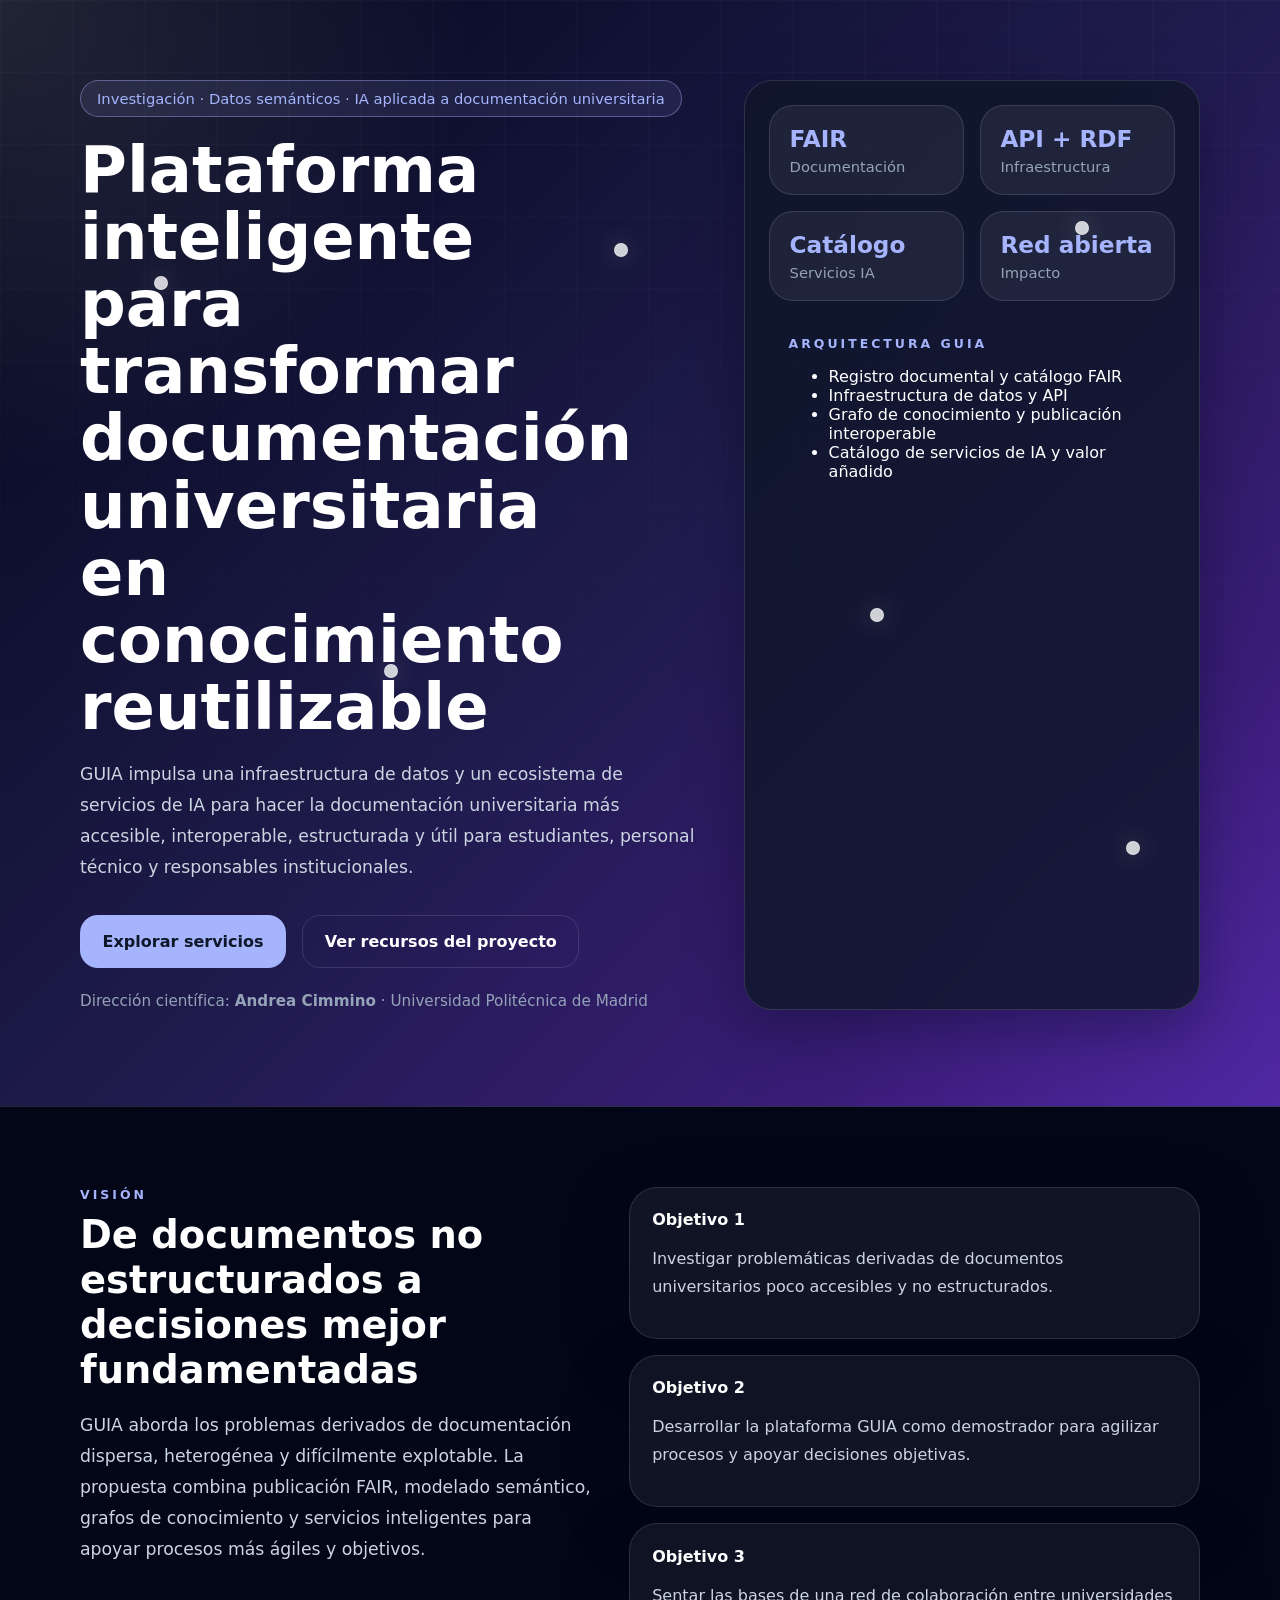
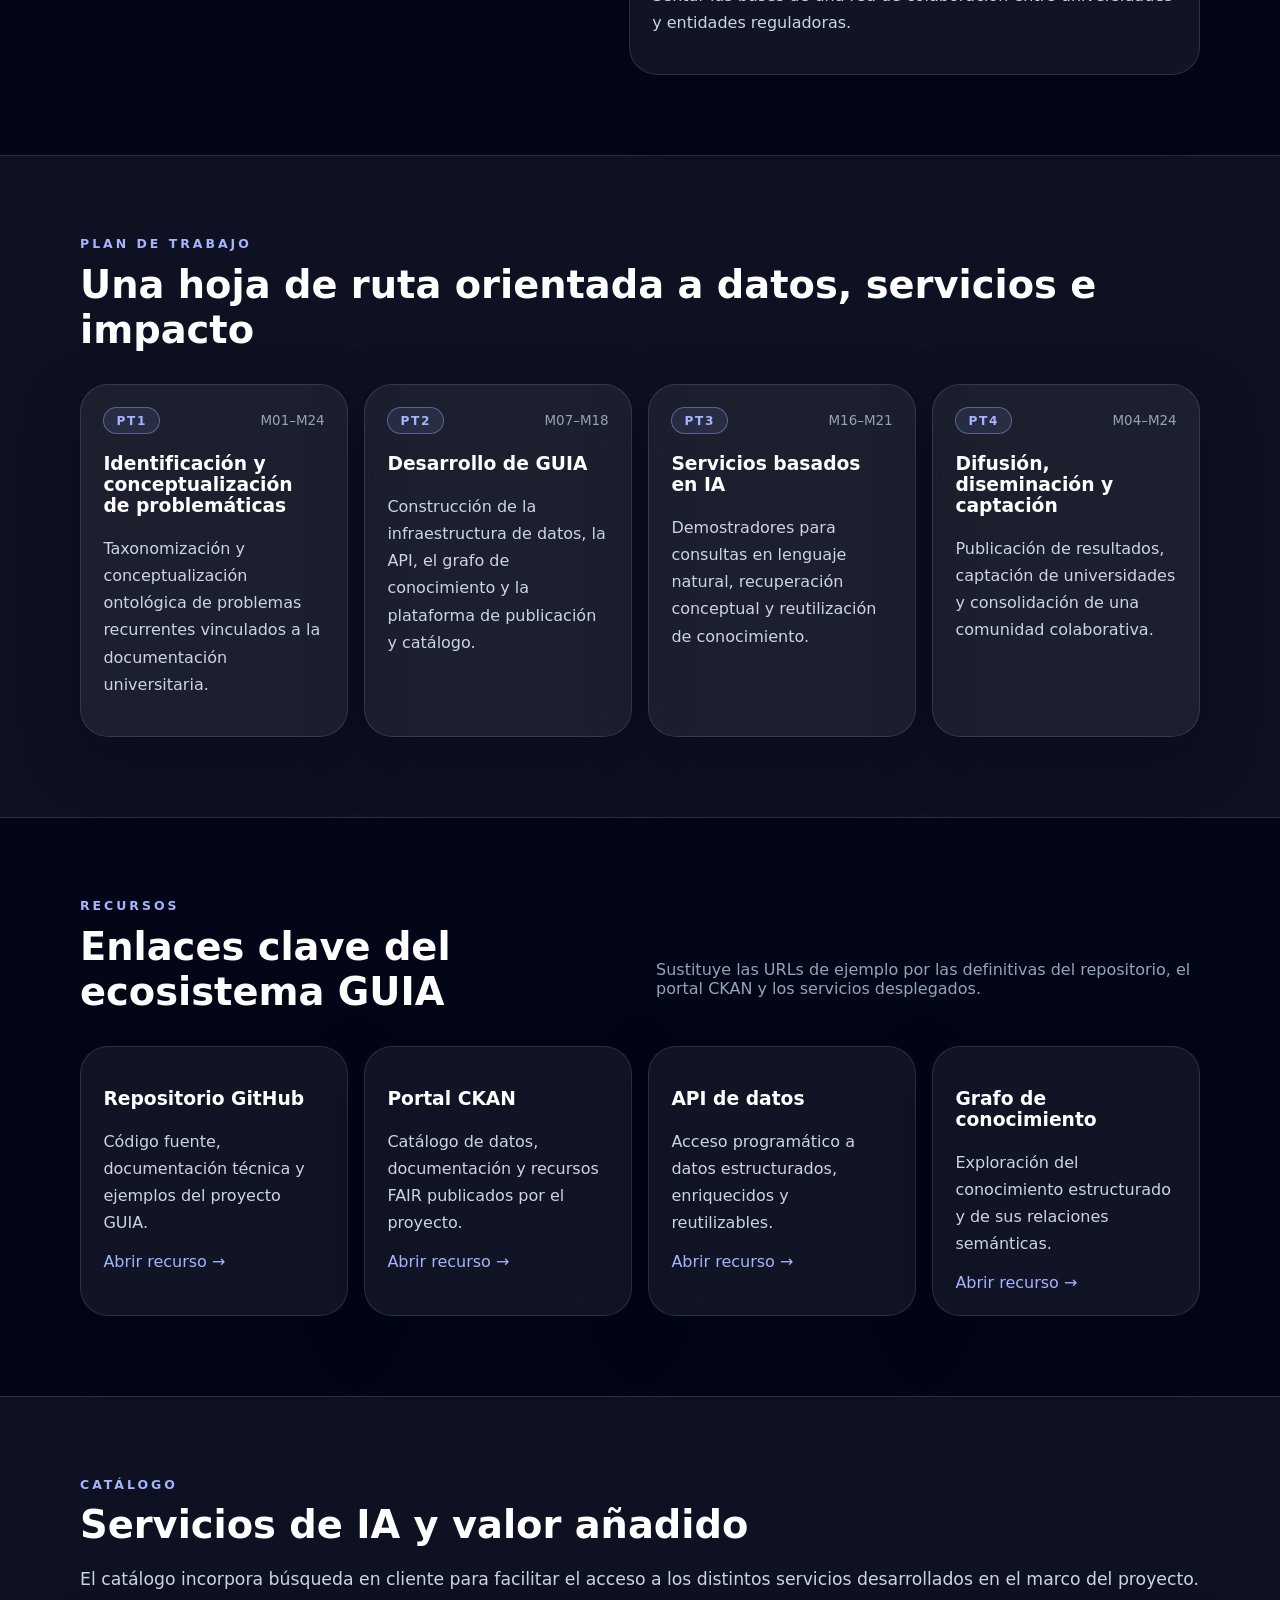
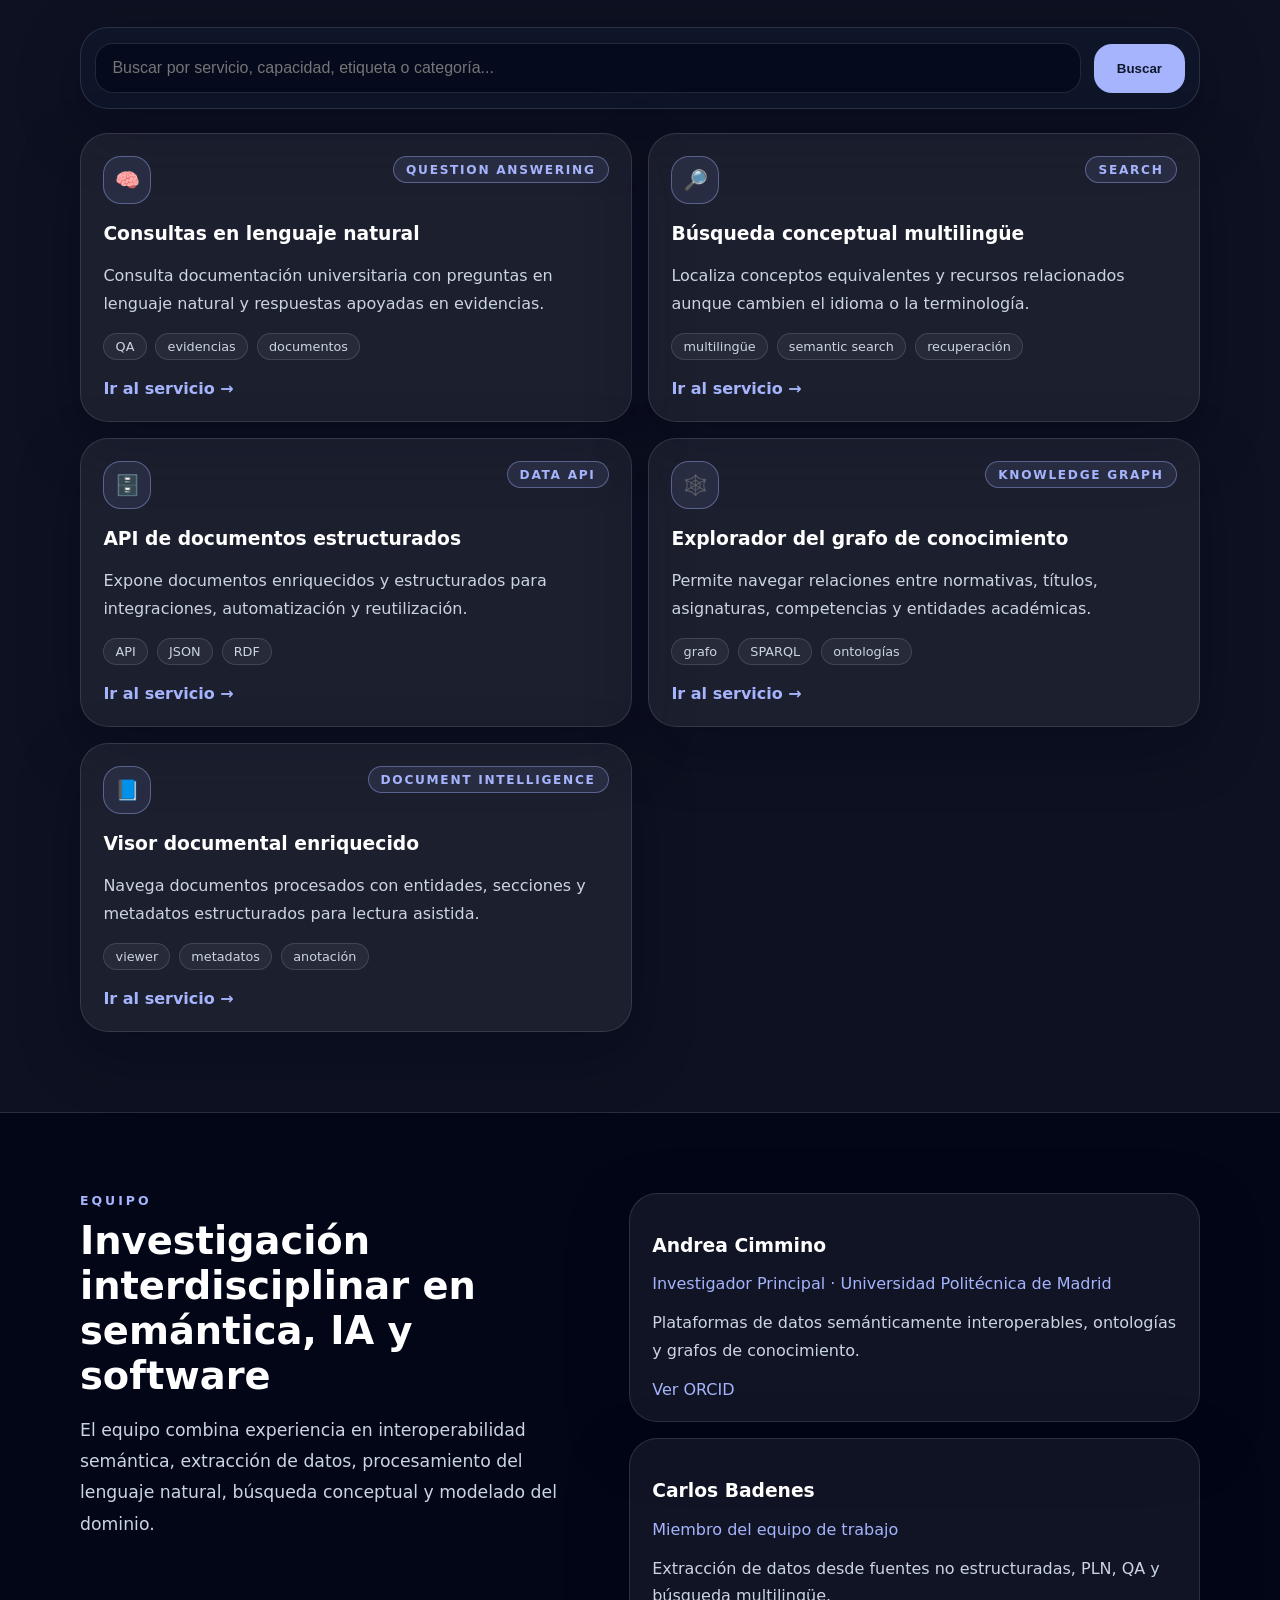
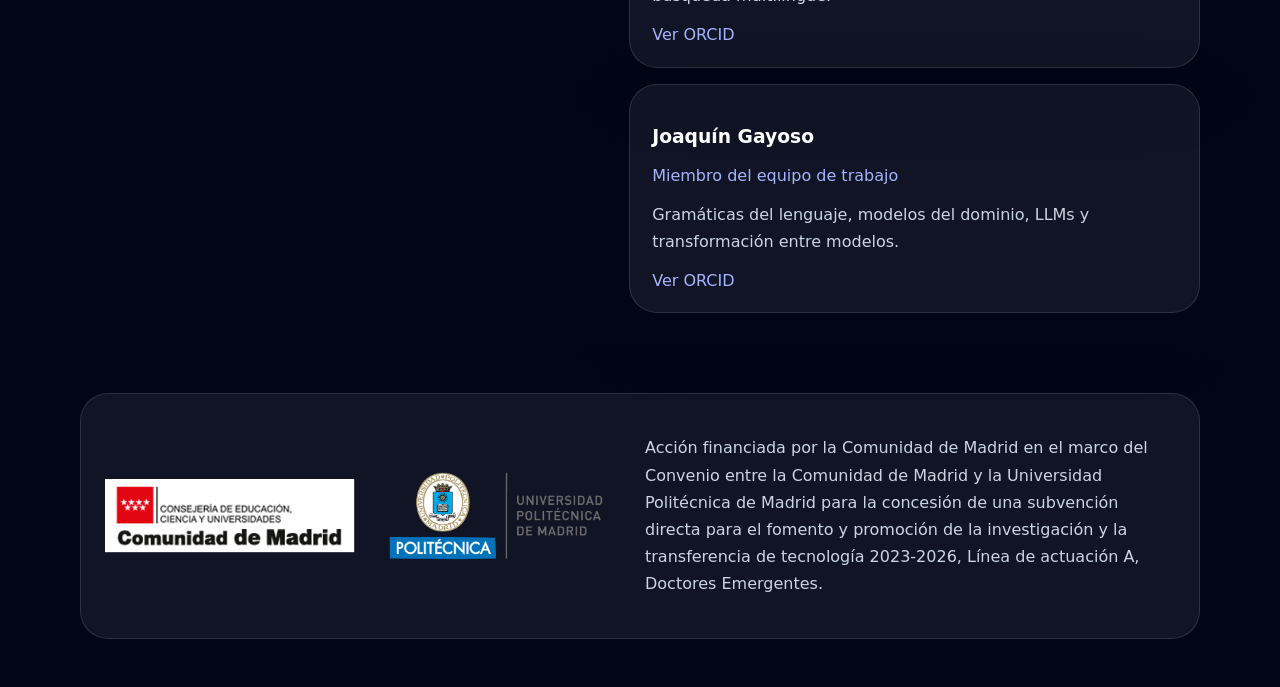
==== index.html @ 435f76b3 "Update index.html" ====
<!doctype html>
<html lang="es">
  <head>
    <meta charset="UTF-8" />
    <meta name="viewport" content="width=device-width, initial-scale=1.0" />
    <title>GUIA · Proyecto de investigación</title>
    <meta name="description" content="Landing page del proyecto GUIA: datos semánticos, documentación universitaria e inteligencia artificial." />
    <link rel="icon" href="assets/logo_guia.svg" type="image/svg+xml" />
    <link rel="stylesheet" href="styles.css" />
  </head>
  <body data-theme="dark">
    <!--
    <header class="topbar">
      <div class="container topbar-inner">
        <div class="brand">
          <img src="assets/logo_guia.svg" alt="Logo GUIA" class="brand-logo" />
          <div>
            <div class="eyebrow">Proyecto GUIA</div>
            <div class="brand-subtitle">Universidad Politécnica de Madrid</div>
          </div>
        </div>
        <div class="topbar-actions">
          <img src="assets/logo_upm.svg" alt="Logo UPM" class="inst-logo inst-logo-upm" />
          <img src="assets/logo_madrid.png" alt="Logo Comunidad de Madrid" class="inst-logo inst-logo-madrid" />
          <button id="themeToggle" class="theme-toggle" aria-label="Cambiar tema">☀️</button>
        </div>
      </div>
    </header>
    -->
    <section class="hero">
      <div class="hero-grid"></div>
      <div class="container hero-content">
        <div class="hero-copy">
          <div class="pill">Investigación · Datos semánticos · IA aplicada a documentación universitaria</div>
          <h1>Plataforma inteligente para transformar documentación universitaria en conocimiento reutilizable</h1>
          <p>
            GUIA impulsa una infraestructura de datos y un ecosistema de servicios de IA para hacer la documentación universitaria más accesible, interoperable, estructurada y útil para estudiantes, personal técnico y responsables institucionales.
          </p>
          <div class="hero-actions">
            <a class="btn btn-primary" href="#catalogo">Explorar servicios</a>
            <a class="btn btn-secondary" href="#recursos">Ver recursos del proyecto</a>
          </div>
          <div class="hero-note">Dirección científica: <strong>Andrea Cimmino</strong> · Universidad Politécnica de Madrid</div>
        </div>
        <div class="hero-panel card">
          <div class="metric-grid">
            <div class="metric"><strong>FAIR</strong><span>Documentación</span></div>
            <div class="metric"><strong>API + RDF</strong><span>Infraestructura</span></div>
            <div class="metric"><strong>Catálogo</strong><span>Servicios IA</span></div>
            <div class="metric"><strong>Red abierta</strong><span>Impacto</span></div>
          </div>
          <div class="architecture card-inner">
            <div class="section-tag">Arquitectura GUIA</div>
            <ul>
              <li>Registro documental y catálogo FAIR</li>
              <li>Infraestructura de datos y API</li>
              <li>Grafo de conocimiento y publicación interoperable</li>
              <li>Catálogo de servicios de IA y valor añadido</li>
            </ul>
          </div>
        </div>
      </div>
      <div class="nodes" aria-hidden="true">
        <span style="left:12%;top:25%"></span>
        <span style="left:30%;top:60%"></span>
        <span style="left:48%;top:22%"></span>
        <span style="left:68%;top:55%"></span>
        <span style="left:84%;top:20%"></span>
        <span style="left:88%;top:76%"></span>
      </div>
    </section>

    <main>
      <section class="section">
        <div class="container two-col">
          <div>
            <div class="section-tag">Visión</div>
            <h2>De documentos no estructurados a decisiones mejor fundamentadas</h2>
            <p class="lead">
              GUIA aborda los problemas derivados de documentación dispersa, heterogénea y difícilmente explotable. La propuesta combina publicación FAIR, modelado semántico, grafos de conocimiento y servicios inteligentes para apoyar procesos más ágiles y objetivos.
            </p>
          </div>
          <div class="stack">
            <article class="card small-card"><strong>Objetivo 1</strong><p>Investigar problemáticas derivadas de documentos universitarios poco accesibles y no estructurados.</p></article>
            <article class="card small-card"><strong>Objetivo 2</strong><p>Desarrollar la plataforma GUIA como demostrador para agilizar procesos y apoyar decisiones objetivas.</p></article>
            <article class="card small-card"><strong>Objetivo 3</strong><p>Sentar las bases de una red de colaboración entre universidades y entidades reguladoras.</p></article>
          </div>
        </div>
      </section>

      <section class="section section-alt">
        <div class="container">
          <div class="section-tag">Plan de trabajo</div>
          <h2>Una hoja de ruta orientada a datos, servicios e impacto</h2>
          <div class="wp-grid">
            <article class="card wp-card"><div class="wp-head"><span class="wp-pill">PT1</span><span>M01–M24</span></div><h3>Identificación y conceptualización de problemáticas</h3><p>Taxonomización y conceptualización ontológica de problemas recurrentes vinculados a la documentación universitaria.</p></article>
            <article class="card wp-card"><div class="wp-head"><span class="wp-pill">PT2</span><span>M07–M18</span></div><h3>Desarrollo de GUIA</h3><p>Construcción de la infraestructura de datos, la API, el grafo de conocimiento y la plataforma de publicación y catálogo.</p></article>
            <article class="card wp-card"><div class="wp-head"><span class="wp-pill">PT3</span><span>M16–M21</span></div><h3>Servicios basados en IA</h3><p>Demostradores para consultas en lenguaje natural, recuperación conceptual y reutilización de conocimiento.</p></article>
            <article class="card wp-card"><div class="wp-head"><span class="wp-pill">PT4</span><span>M04–M24</span></div><h3>Difusión, diseminación y captación</h3><p>Publicación de resultados, captación de universidades y consolidación de una comunidad colaborativa.</p></article>
          </div>
        </div>
      </section>

      <section class="section" id="recursos">
        <div class="container">
          <div class="section-head">
            <div>
              <div class="section-tag">Recursos</div>
              <h2>Enlaces clave del ecosistema GUIA</h2>
            </div>
            <p class="section-note">Sustituye las URLs de ejemplo por las definitivas del repositorio, el portal CKAN y los servicios desplegados.</p>
          </div>
          <div class="resource-grid">
            <a class="card resource-card" href="https://github.com/REEMPLAZAR/guia" target="_blank" rel="noreferrer"><h3>Repositorio GitHub</h3><p>Código fuente, documentación técnica y ejemplos del proyecto GUIA.</p><span>Abrir recurso →</span></a>
            <a class="card resource-card" href="https://ckan.example.org" target="_blank" rel="noreferrer"><h3>Portal CKAN</h3><p>Catálogo de datos, documentación y recursos FAIR publicados por el proyecto.</p><span>Abrir recurso →</span></a>
            <a class="card resource-card" href="https://api.example.org" target="_blank" rel="noreferrer"><h3>API de datos</h3><p>Acceso programático a datos estructurados, enriquecidos y reutilizables.</p><span>Abrir recurso →</span></a>
            <a class="card resource-card" href="https://kg.example.org" target="_blank" rel="noreferrer"><h3>Grafo de conocimiento</h3><p>Exploración del conocimiento estructurado y de sus relaciones semánticas.</p><span>Abrir recurso →</span></a>
          </div>
        </div>
      </section>

      <section class="section section-alt" id="catalogo">
        <div class="container">
          <div class="section-tag">Catálogo</div>
          <h2>Servicios de IA y valor añadido</h2>
          <p class="lead small">El catálogo incorpora búsqueda en cliente para facilitar el acceso a los distintos servicios desarrollados en el marco del proyecto.</p>
          <div class="search-bar card">
            <input id="serviceSearch" type="search" placeholder="Buscar por servicio, capacidad, etiqueta o categoría..." />
            <button class="btn btn-primary">Buscar</button>
          </div>
          <div class="service-grid" id="serviceGrid">
            <a class="card service-card" data-search="consultas lenguaje natural question answering qa evidencias documentos" href="https://services.example.org/qa" target="_blank" rel="noreferrer"><div class="service-top"><span class="icon">🧠</span><span class="category">Question Answering</span></div><h3>Consultas en lenguaje natural</h3><p>Consulta documentación universitaria con preguntas en lenguaje natural y respuestas apoyadas en evidencias.</p><div class="tags"><span>QA</span><span>evidencias</span><span>documentos</span></div><strong>Ir al servicio →</strong></a>
            <a class="card service-card" data-search="busqueda conceptual multilingue search semantic search recuperacion" href="https://services.example.org/search" target="_blank" rel="noreferrer"><div class="service-top"><span class="icon">🔎</span><span class="category">Search</span></div><h3>Búsqueda conceptual multilingüe</h3><p>Localiza conceptos equivalentes y recursos relacionados aunque cambien el idioma o la terminología.</p><div class="tags"><span>multilingüe</span><span>semantic search</span><span>recuperación</span></div><strong>Ir al servicio →</strong></a>
            <a class="card service-card" data-search="api documentos estructurados data api json rdf" href="https://services.example.org/api" target="_blank" rel="noreferrer"><div class="service-top"><span class="icon">🗄️</span><span class="category">Data API</span></div><h3>API de documentos estructurados</h3><p>Expone documentos enriquecidos y estructurados para integraciones, automatización y reutilización.</p><div class="tags"><span>API</span><span>JSON</span><span>RDF</span></div><strong>Ir al servicio →</strong></a>
            <a class="card service-card" data-search="explorador grafo conocimiento knowledge graph sparql ontologias" href="https://services.example.org/kg" target="_blank" rel="noreferrer"><div class="service-top"><span class="icon">🕸️</span><span class="category">Knowledge Graph</span></div><h3>Explorador del grafo de conocimiento</h3><p>Permite navegar relaciones entre normativas, títulos, asignaturas, competencias y entidades académicas.</p><div class="tags"><span>grafo</span><span>SPARQL</span><span>ontologías</span></div><strong>Ir al servicio →</strong></a>
            <a class="card service-card" data-search="visor documental enriquecido document intelligence viewer metadatos anotacion" href="https://services.example.org/viewer" target="_blank" rel="noreferrer"><div class="service-top"><span class="icon">📘</span><span class="category">Document Intelligence</span></div><h3>Visor documental enriquecido</h3><p>Navega documentos procesados con entidades, secciones y metadatos estructurados para lectura asistida.</p><div class="tags"><span>viewer</span><span>metadatos</span><span>anotación</span></div><strong>Ir al servicio →</strong></a>
          </div>
          <div id="emptyState" class="card empty-state" hidden>
            <h3>No hay servicios que coincidan con la búsqueda</h3>
            <p>Prueba con otra palabra clave o elimina filtros.</p>
          </div>
        </div>
      </section>

      <section class="section">
        <div class="container two-col">
          <div>
            <div class="section-tag">Equipo</div>
            <h2>Investigación interdisciplinar en semántica, IA y software</h2>
            <p class="lead">El equipo combina experiencia en interoperabilidad semántica, extracción de datos, procesamiento del lenguaje natural, búsqueda conceptual y modelado del dominio.</p>
          </div>
          <div class="stack">
            <article class="card small-card"><h3>Andrea Cimmino</h3><div class="person-role">Investigador Principal · Universidad Politécnica de Madrid</div><p>Plataformas de datos semánticamente interoperables, ontologías y grafos de conocimiento.</p><a href="https://orcid.org/0000-0002-1823-4484" target="_blank" rel="noreferrer">Ver ORCID</a></article>
            <article class="card small-card"><h3>Carlos Badenes</h3><div class="person-role">Miembro del equipo de trabajo</div><p>Extracción de datos desde fuentes no estructuradas, PLN, QA y búsqueda multilingüe.</p><a href="https://orcid.org/0000-0002-2753-9917" target="_blank" rel="noreferrer">Ver ORCID</a></article>
            <article class="card small-card"><h3>Joaquín Gayoso</h3><div class="person-role">Miembro del equipo de trabajo</div><p>Gramáticas del lenguaje, modelos del dominio, LLMs y transformación entre modelos.</p><a href="https://orcid.org/0000-0002-1304-469X" target="_blank" rel="noreferrer">Ver ORCID</a></article>
          </div>
        </div>
      </section>
    </main>

    <footer class="footer">
      <div class="container">
        <div class="card funding-box">
          <div class="funding-logos">
            <img src="assets/logo_madrid.png" alt="Comunidad de Madrid" width="250px" />
            <img src="assets/politecnica2.png" alt="UPM" width="250px" />
          </div>
          <p>
            Acción financiada por la Comunidad de Madrid en el marco del Convenio entre la Comunidad de Madrid y la Universidad Politécnica de Madrid para la concesión de una subvención directa para el fomento y promoción de la investigación y la transferencia de tecnología 2023-2026, Línea de actuación A, Doctores Emergentes.
          </p>
        </div>
      </div>
    </footer>

    <script src="script.js"></script>
  </body>
</html>
---- styles.css ----
:root {
  --bg: #020617;
  --bg-soft: rgba(15, 23, 42, 0.78);
  --surface: rgba(255, 255, 255, 0.06);
  --surface-strong: rgba(15, 23, 42, 0.82);
  --border: rgba(255, 255, 255, 0.12);
  --text: #ffffff;
  --muted: #cbd5e1;
  --subtle: #94a3b8;
  --accent: #a5b4fc;
  --accent-strong: #6366f1;
  --hero-a: #020617;
  --hero-b: #1e1b4b;
  --hero-c: #4c1d95;
  --shadow: 0 20px 60px rgba(2, 6, 23, 0.35);
}

body[data-theme="light"] {
  --bg: #f8fafc;
  --bg-soft: rgba(255, 255, 255, 0.9);
  --surface: #ffffff;
  --surface-strong: #ffffff;
  --border: #e2e8f0;
  --text: #0f172a;
  --muted: #334155;
  --subtle: #64748b;
  --accent: #4338ca;
  --accent-strong: #4338ca;
  --hero-a: #eef2ff;
  --hero-b: #f5f3ff;
  --hero-c: #faf5ff;
  --shadow: 0 18px 40px rgba(15, 23, 42, 0.08);
}

* { box-sizing: border-box; }
html { scroll-behavior: smooth; }
body {
  margin: 0;
  font-family: Inter, ui-sans-serif, system-ui, -apple-system, BlinkMacSystemFont, "Segoe UI", sans-serif;
  background: var(--bg);
  color: var(--text);
  transition: background .25s ease, color .25s ease;
}
a { color: inherit; text-decoration: none; }
img { display: block; max-width: 100%; }
.container { width: min(1120px, calc(100% - 2rem)); margin: 0 auto; }
.card {
  background: var(--surface);
  border: 1px solid var(--border);
  border-radius: 28px;
  box-shadow: var(--shadow);
}
.topbar {
  position: sticky; top: 0; z-index: 10;
  backdrop-filter: blur(18px);
  background: color-mix(in srgb, var(--bg) 78%, transparent);
  border-bottom: 1px solid var(--border);
}
.topbar-inner {
  display: flex; align-items: center; justify-content: space-between; gap: 1rem;
  padding: 1rem 0;
}
.brand { display: flex; align-items: center; gap: 1rem; }
.brand-logo { height: 52px; width: auto; border-radius: 14px; }
.eyebrow { font-size: .78rem; font-weight: 700; letter-spacing: .18em; text-transform: uppercase; opacity: .9; }
.brand-subtitle { font-size: .88rem; color: var(--subtle); }
.topbar-actions { display: flex; align-items: center; gap: .75rem; }
.inst-logo { height: 42px; width: auto; }
.inst-logo-madrid { background: rgba(255,255,255,.95); padding: .25rem; border-radius: 6px; }
.theme-toggle {
  height: 44px; width: 44px; border-radius: 14px; border: 1px solid var(--border); background: var(--surface); color: var(--text); cursor: pointer;
}
.hero {
  position: relative; overflow: hidden; border-bottom: 1px solid var(--border);
  background: linear-gradient(135deg, var(--hero-a), var(--hero-b), var(--hero-c));
}
.hero-grid {
  position: absolute; inset: 0;
  background:
    radial-gradient(circle at top left, rgba(255,255,255,.12), transparent 28%),
    radial-gradient(circle at bottom right, rgba(99,102,241,.15), transparent 26%);
}
.hero::before {
  content: ""; position: absolute; inset: 0; opacity: .38;
  background-image:
    linear-gradient(rgba(255,255,255,.08) 1px, transparent 1px),
    linear-gradient(90deg, rgba(255,255,255,.08) 1px, transparent 1px);
  background-size: 72px 72px;
  mask-image: linear-gradient(to bottom, rgba(0,0,0,.8), transparent);
}
.hero-content {
  position: relative; display: grid; gap: 3rem; grid-template-columns: 1.15fr .85fr; padding: 5rem 0 6rem;
}
.pill {
  display: inline-flex; margin-bottom: 1.25rem; padding: .55rem 1rem; border-radius: 999px; border: 1px solid color-mix(in srgb, var(--accent) 40%, transparent);
  background: color-mix(in srgb, var(--accent) 10%, transparent); color: var(--accent); font-size: .92rem;
}
.hero h1 { font-size: clamp(2.4rem, 5vw, 4.4rem); line-height: 1.05; margin: 0; max-width: 12ch; }
.hero p, .lead { color: var(--muted); font-size: 1.08rem; line-height: 1.8; }
.hero-actions { display: flex; flex-wrap: wrap; gap: 1rem; margin-top: 2rem; }
.btn {
  display: inline-flex; align-items: center; justify-content: center; padding: 1rem 1.35rem; border-radius: 18px; border: 1px solid transparent; font-weight: 600;
}
.btn-primary { background: var(--accent); color: #0f172a; }
body[data-theme="light"] .btn-primary { color: white; background: var(--accent-strong); }
.btn-secondary { border-color: var(--border); background: transparent; color: var(--text); }
.hero-note { margin-top: 1.5rem; color: var(--subtle); font-size: .95rem; }
.hero-panel { padding: 1.5rem; background: var(--surface-strong); }
.metric-grid { display: grid; grid-template-columns: repeat(2, 1fr); gap: 1rem; }
.metric {
  padding: 1.2rem; border-radius: 24px; background: var(--surface); border: 1px solid var(--border);
}
.metric strong { display: block; color: var(--accent); font-size: 1.45rem; }
.metric span { display: block; margin-top: .35rem; color: var(--subtle); font-size: .92rem; }
.card-inner { margin-top: 1rem; padding: 1.2rem; }
.section { padding: 5rem 0; }
.section-alt { background: color-mix(in srgb, var(--surface) 72%, transparent); border-top: 1px solid var(--border); border-bottom: 1px solid var(--border); }
.section-tag { color: var(--accent); text-transform: uppercase; letter-spacing: .24em; font-size: .78rem; font-weight: 700; }
.section h2 { font-size: clamp(2rem, 3vw, 3rem); margin: .65rem 0 0; }
.two-col { display: grid; grid-template-columns: .95fr 1.05fr; gap: 2rem; }
.stack { display: grid; gap: 1rem; }
.small-card { padding: 1.4rem; }
.small-card p, .wp-card p, .resource-card p, .service-card p, .funding-box p { color: var(--muted); line-height: 1.7; }
.wp-grid, .resource-grid { display: grid; gap: 1rem; margin-top: 2rem; }
.wp-grid { grid-template-columns: repeat(4, 1fr); }
.resource-grid { grid-template-columns: repeat(4, 1fr); }
.wp-card, .resource-card, .service-card { padding: 1.4rem; }
.wp-head { display: flex; justify-content: space-between; align-items: center; color: var(--subtle); font-size: .84rem; }
.wp-pill, .category {
  display: inline-flex; align-items: center; padding: .35rem .75rem; border-radius: 999px; border: 1px solid color-mix(in srgb, var(--accent) 40%, transparent);
  background: color-mix(in srgb, var(--accent) 10%, transparent); color: var(--accent); font-size: .76rem; font-weight: 700; text-transform: uppercase; letter-spacing: .14em;
}
.section-head { display: flex; justify-content: space-between; gap: 1rem; align-items: end; }
.section-note { max-width: 34rem; color: var(--subtle); }
.resource-card span, .service-card strong, .small-card a { color: var(--accent); }
.search-bar {
  margin-top: 2rem; padding: .9rem; display: flex; gap: .8rem; align-items: center; background: var(--surface-strong);
}
.search-bar input {
  flex: 1; min-width: 0; height: 3.15rem; border-radius: 18px; border: 1px solid var(--border); background: color-mix(in srgb, var(--bg) 70%, transparent);
  color: var(--text); padding: 0 1rem; font-size: 1rem;
}
.service-grid { display: grid; grid-template-columns: repeat(2, 1fr); gap: 1rem; margin-top: 1.5rem; }
.service-top { display: flex; justify-content: space-between; align-items: start; gap: 1rem; }
.icon {
  display: inline-flex; height: 3rem; width: 3rem; border-radius: 18px; align-items: center; justify-content: center;
  border: 1px solid color-mix(in srgb, var(--accent) 40%, transparent); background: color-mix(in srgb, var(--accent) 10%, transparent); font-size: 1.25rem;
}
.tags { display: flex; flex-wrap: wrap; gap: .55rem; margin: 1rem 0 1.2rem; }
.tags span {
  border: 1px solid var(--border); background: color-mix(in srgb, var(--surface) 92%, transparent); color: var(--muted);
  padding: .32rem .7rem; border-radius: 999px; font-size: .8rem;
}
.empty-state { margin-top: 1rem; padding: 2rem; text-align: center; }
.person-role { color: var(--accent); margin: .35rem 0 .7rem; }
.footer { padding: 0 0 3rem; }
.funding-box {
  display: flex; align-items: center; justify-content: space-between; gap: 1.5rem; padding: 1.5rem; background: var(--surface);
}
.funding-logos { display: flex; align-items: center; gap: 1rem; flex-shrink: 0; }
.nodes span {
  position: absolute; height: 14px; width: 14px; border-radius: 999px; background: rgba(255,255,255,.8); border: 1px solid rgba(255,255,255,.3);
  box-shadow: 0 0 26px rgba(255,255,255,.25); animation: pulse 3s infinite;
}
.nodes span:nth-child(2) { animation-delay: .3s; }
.nodes span:nth-child(3) { animation-delay: .7s; }
.nodes span:nth-child(4) { animation-delay: 1s; }
.nodes span:nth-child(5) { animation-delay: 1.3s; }
.nodes span:nth-child(6) { animation-delay: 1.6s; }
@keyframes pulse { 0%,100% { transform: scale(1); opacity: .6; } 50% { transform: scale(1.35); opacity: 1; } }

@media (max-width: 1024px) {
  .hero-content, .two-col, .wp-grid, .resource-grid, .service-grid { grid-template-columns: 1fr; }
}
@media (max-width: 760px) {
  .topbar-inner, .topbar-actions, .section-head, .funding-box, .hero-actions, .search-bar { flex-direction: column; align-items: stretch; }
  .brand { align-items: flex-start; }
  .topbar-actions { gap: .8rem; }
  .inst-logo { height: 36px; }
  .metric-grid { grid-template-columns: 1fr; }
  .section { padding: 4rem 0; }
  .hero-content { padding: 4rem 0 4.5rem; }
}
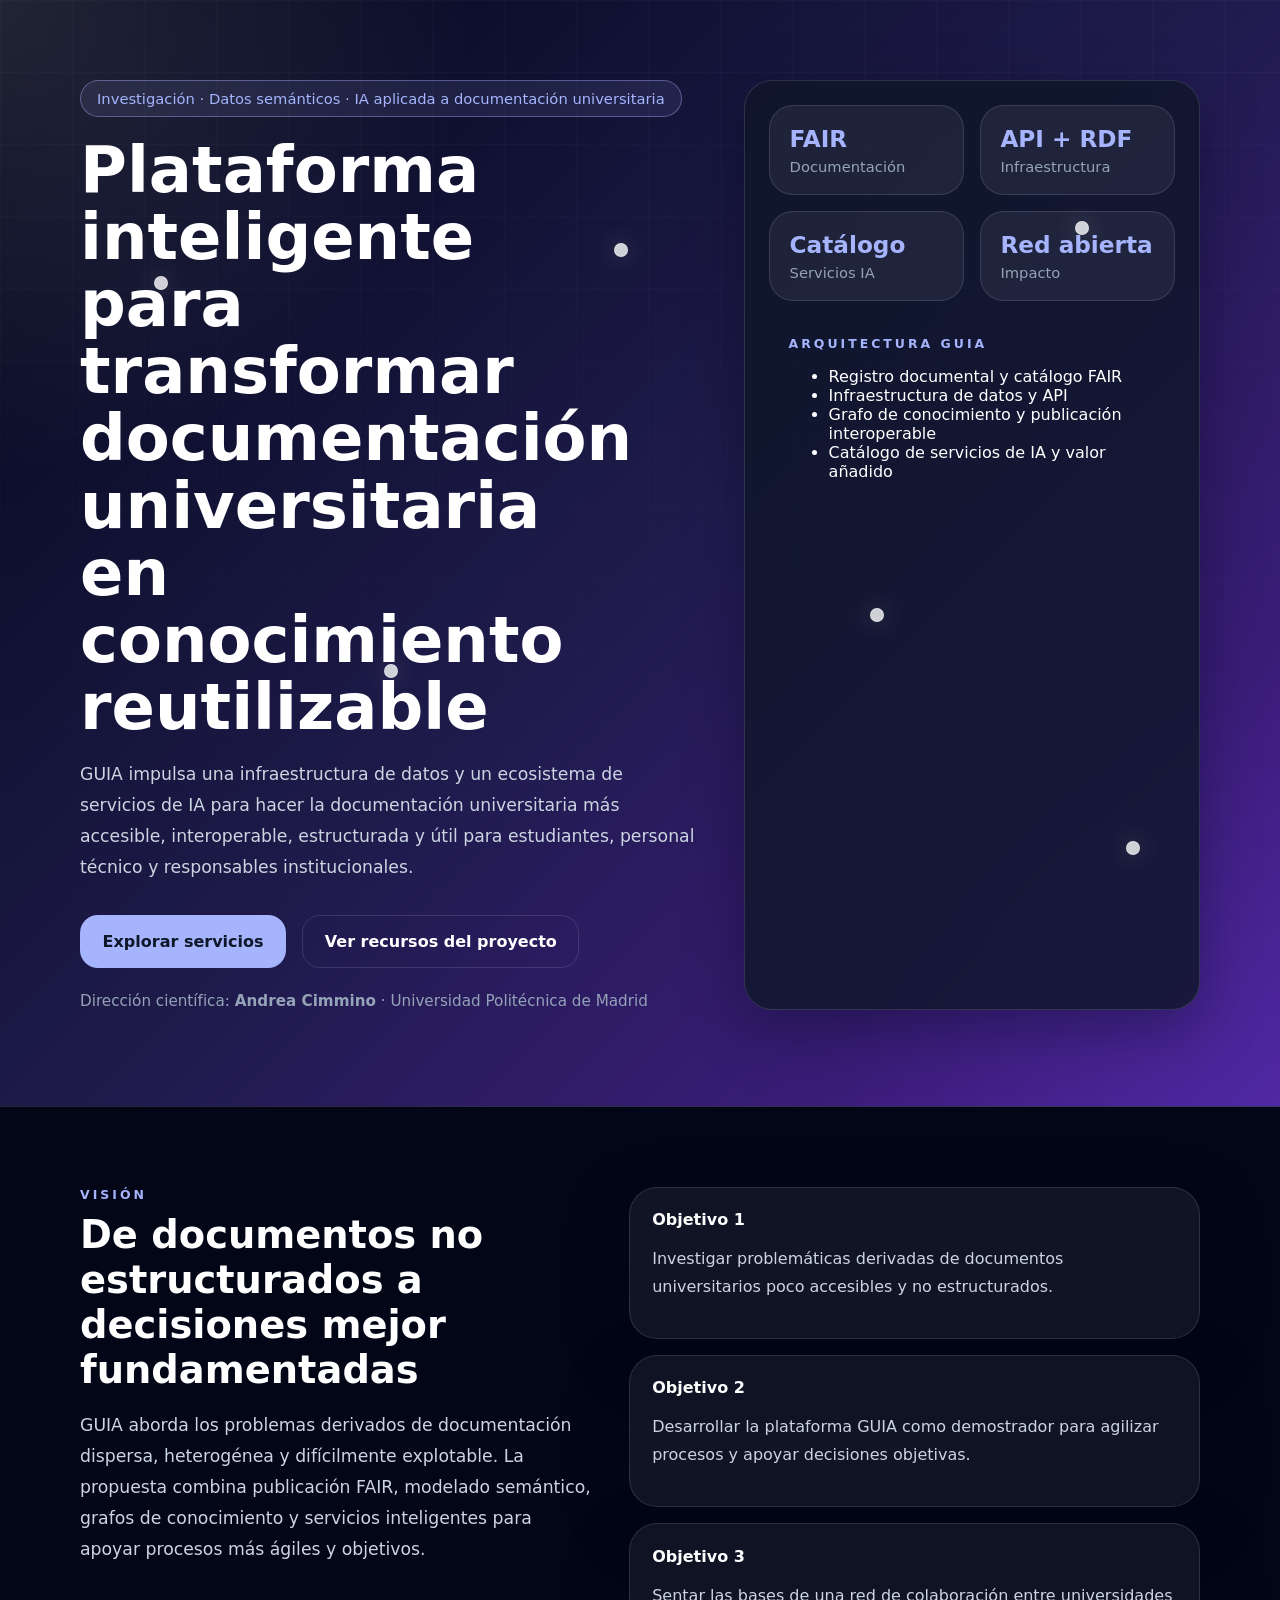
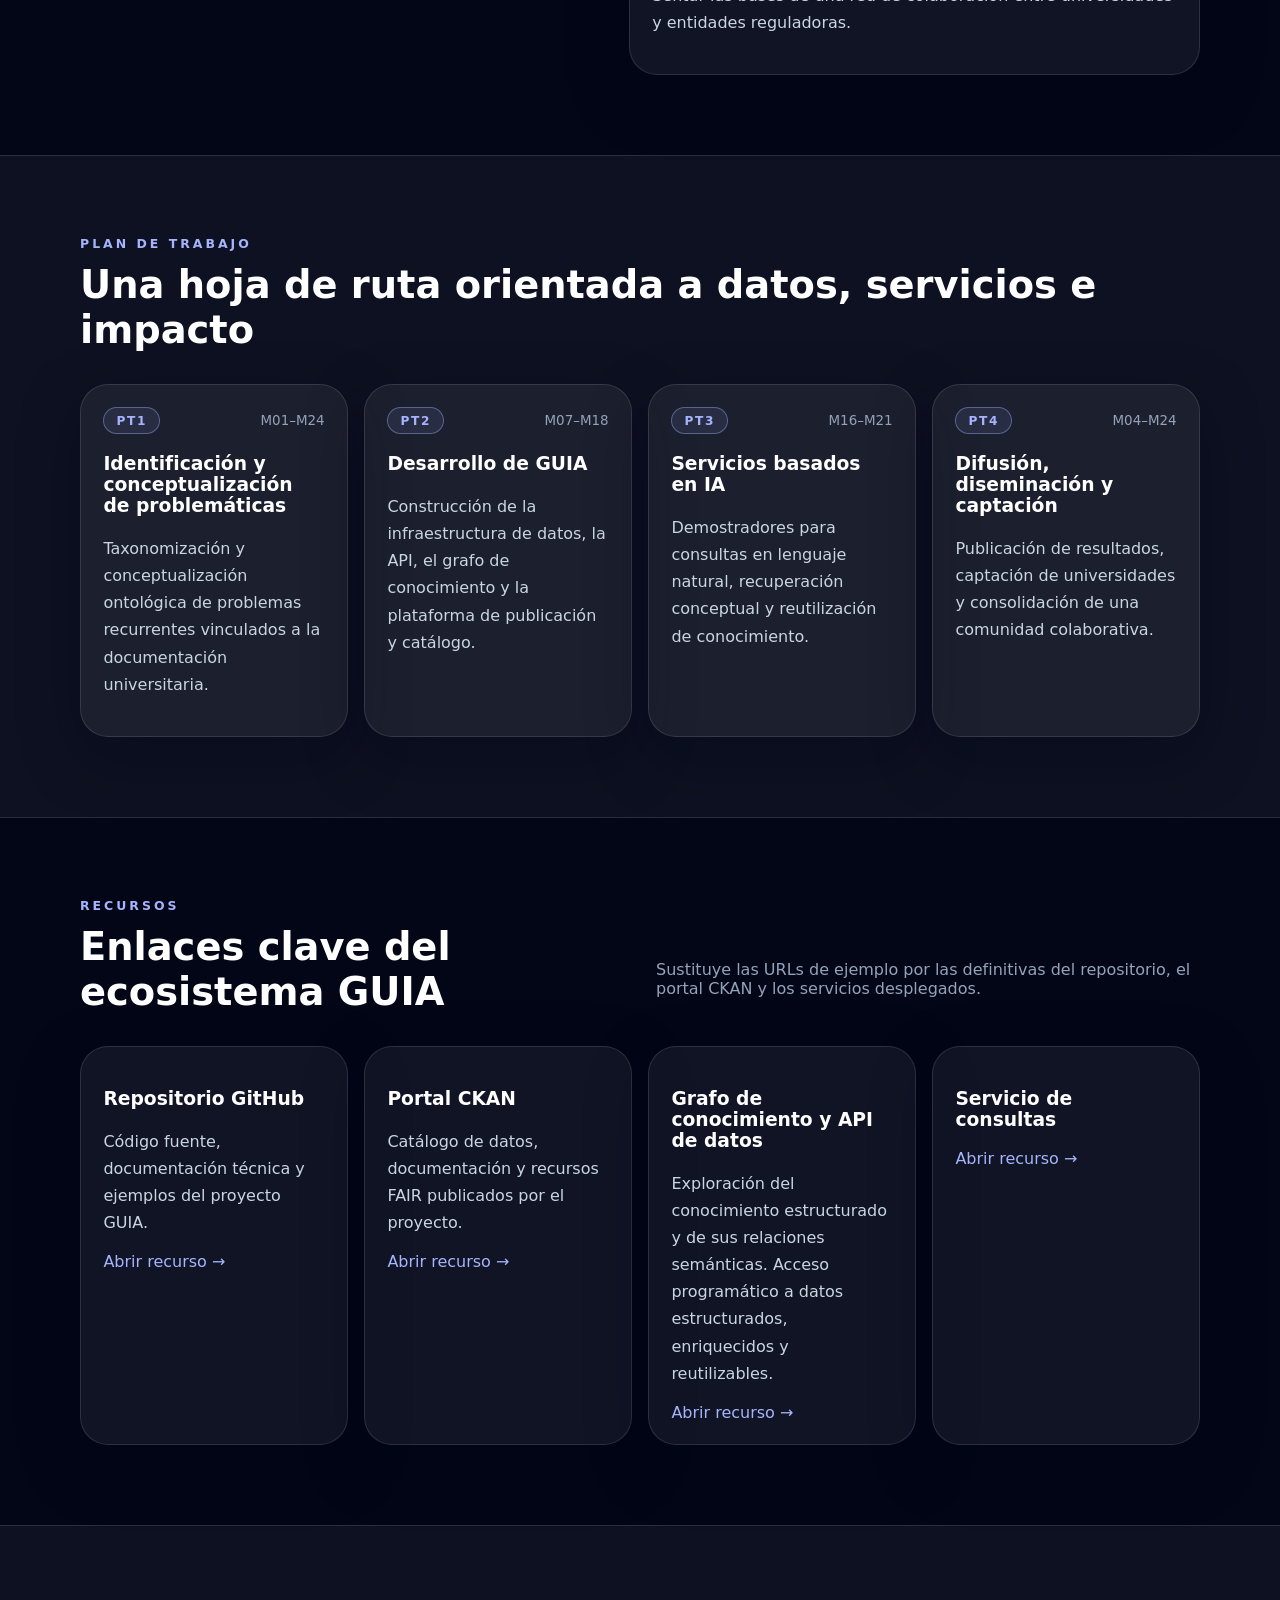
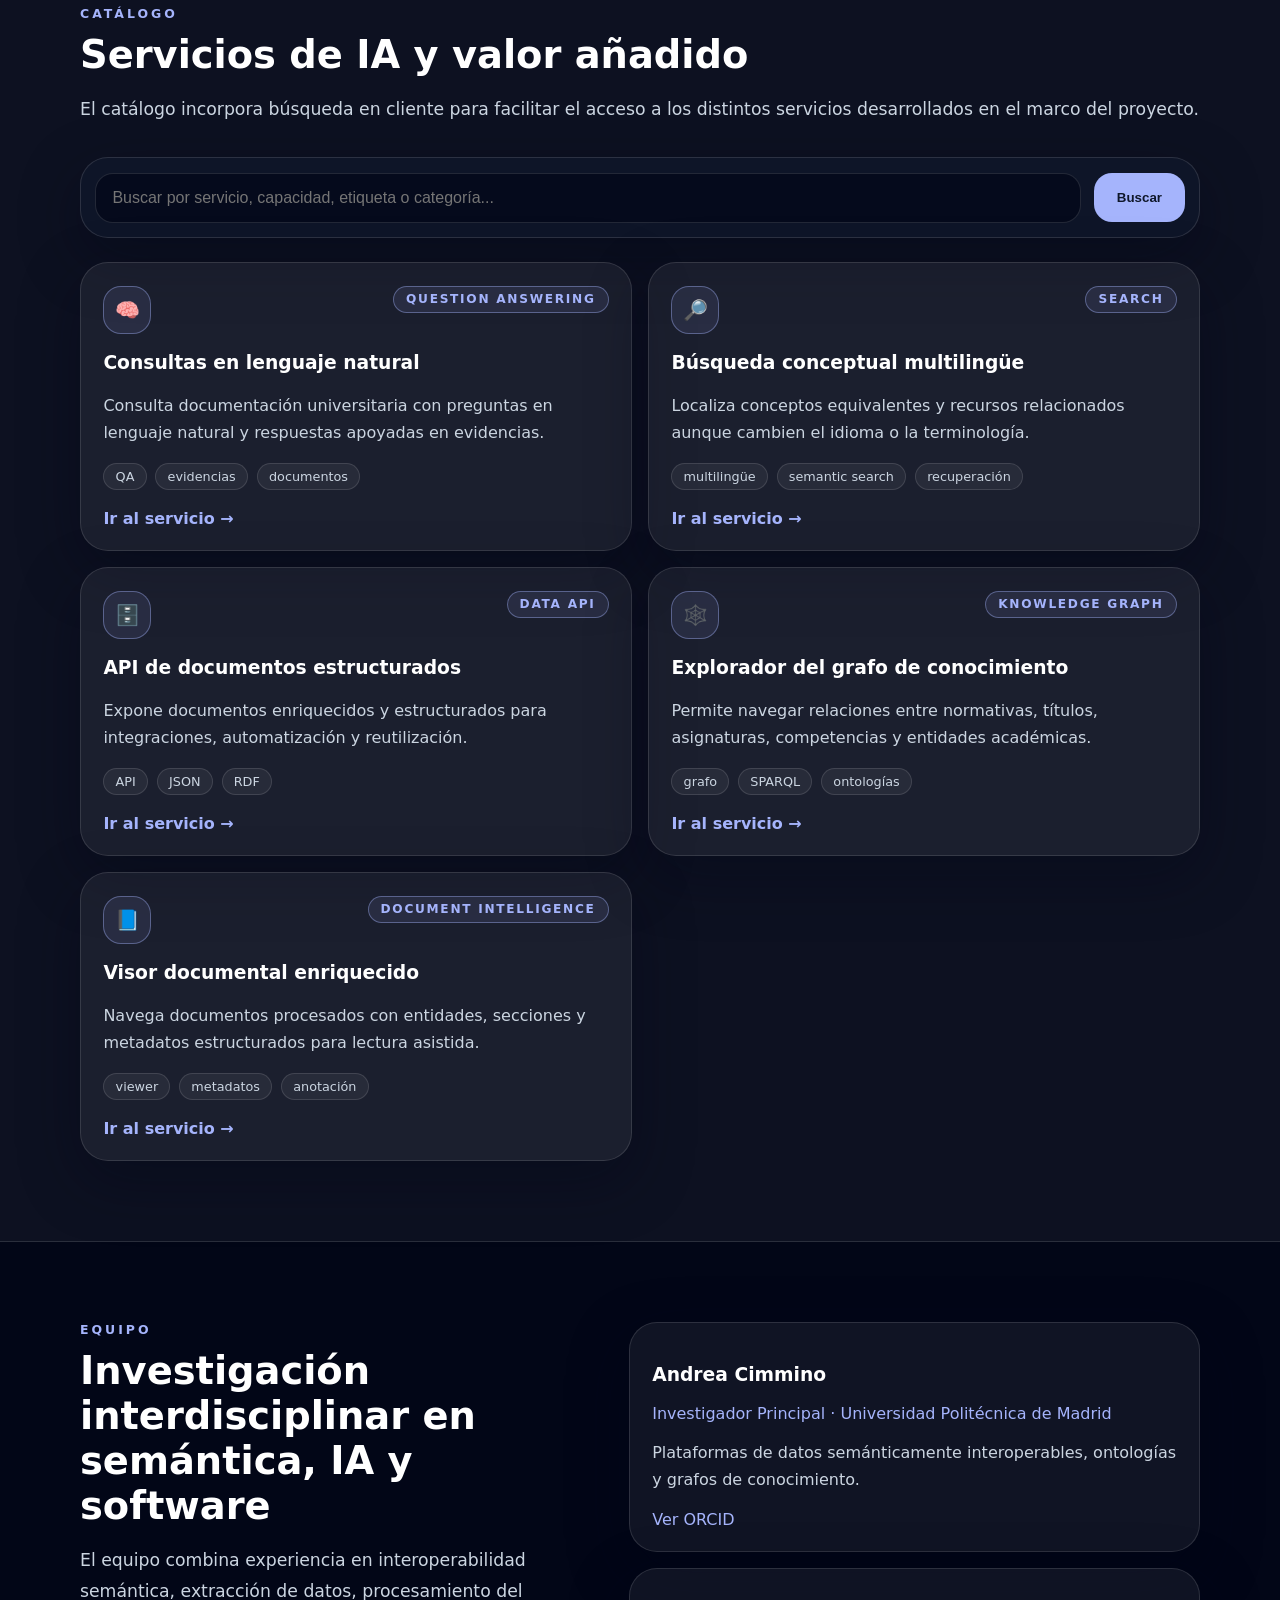
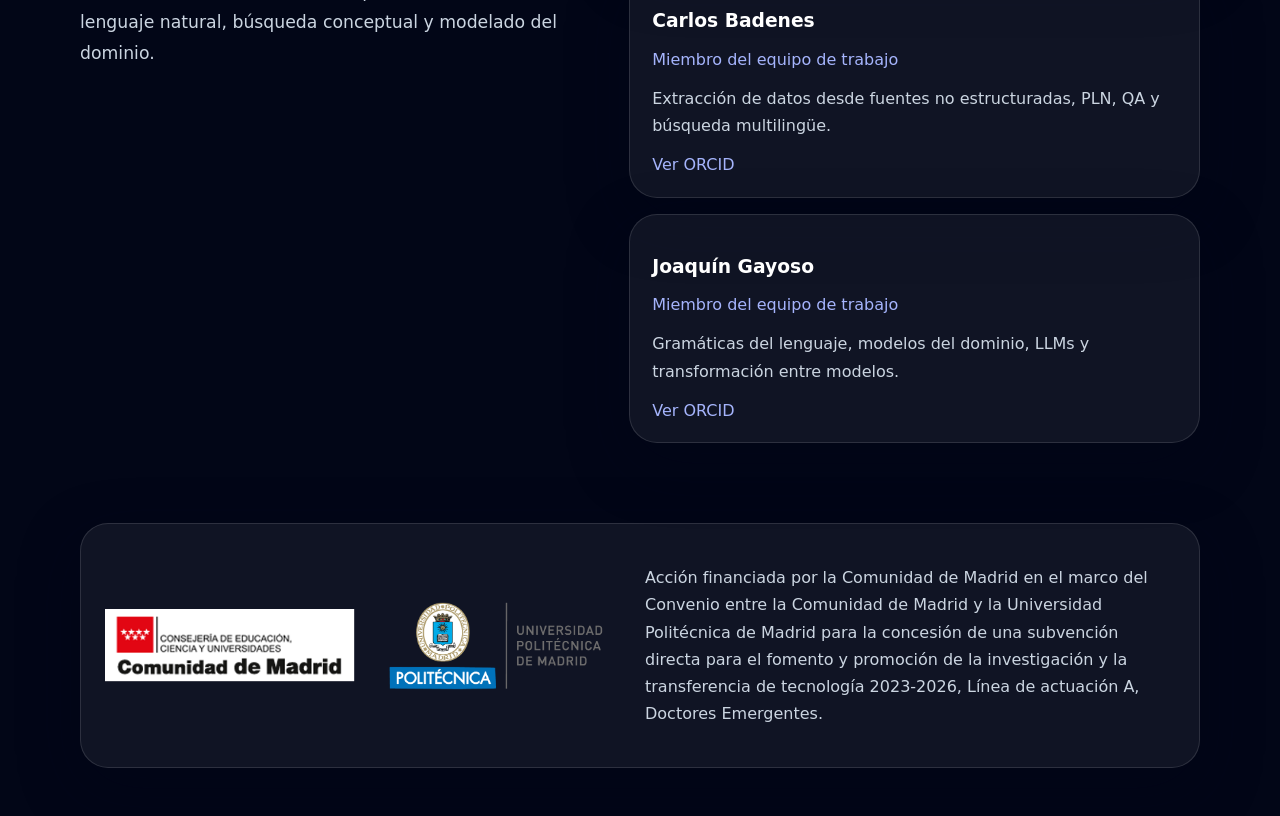
==== commit b1aa4073: "Update index.html" ====
--- a/index.html
+++ b/index.html
@@ -111,10 +111,10 @@
             <p class="section-note">Sustituye las URLs de ejemplo por las definitivas del repositorio, el portal CKAN y los servicios desplegados.</p>
           </div>
           <div class="resource-grid">
-            <a class="card resource-card" href="https://github.com/REEMPLAZAR/guia" target="_blank" rel="noreferrer"><h3>Repositorio GitHub</h3><p>Código fuente, documentación técnica y ejemplos del proyecto GUIA.</p><span>Abrir recurso →</span></a>
-            <a class="card resource-card" href="https://ckan.example.org" target="_blank" rel="noreferrer"><h3>Portal CKAN</h3><p>Catálogo de datos, documentación y recursos FAIR publicados por el proyecto.</p><span>Abrir recurso →</span></a>
-            <a class="card resource-card" href="https://api.example.org" target="_blank" rel="noreferrer"><h3>API de datos</h3><p>Acceso programático a datos estructurados, enriquecidos y reutilizables.</p><span>Abrir recurso →</span></a>
-            <a class="card resource-card" href="https://kg.example.org" target="_blank" rel="noreferrer"><h3>Grafo de conocimiento</h3><p>Exploración del conocimiento estructurado y de sus relaciones semánticas.</p><span>Abrir recurso →</span></a>
+            <a class="card resource-card" href="https://github.com/guia-project" target="_blank" rel="noreferrer"><h3>Repositorio GitHub</h3><p>Código fuente, documentación técnica y ejemplos del proyecto GUIA.</p><span>Abrir recurso →</span></a>
+            <a class="card resource-card" href="https://portal-guia.skai.etsisi.upm.es/" target="_blank" rel="noreferrer"><h3>Portal CKAN</h3><p>Catálogo de datos, documentación y recursos FAIR publicados por el proyecto.</p><span>Abrir recurso →</span></a>
+            <a class="card resource-card" href="https://guia-kg.skai.etsisi.upm.es/" target="_blank" rel="noreferrer"><h3>Grafo de conocimiento y API de datos</h3><p>Exploración del conocimiento estructurado y de sus relaciones semánticas. Acceso programático a datos estructurados, enriquecidos y reutilizables.</p><span>Abrir recurso →</span></a>
+            <a class="card resource-card" href="https://kg.example.org" target="_blank" rel="noreferrer"><h3>Servicio de consultas</h3><p></p><span>Abrir recurso →</span></a>
           </div>
         </div>
       </section>
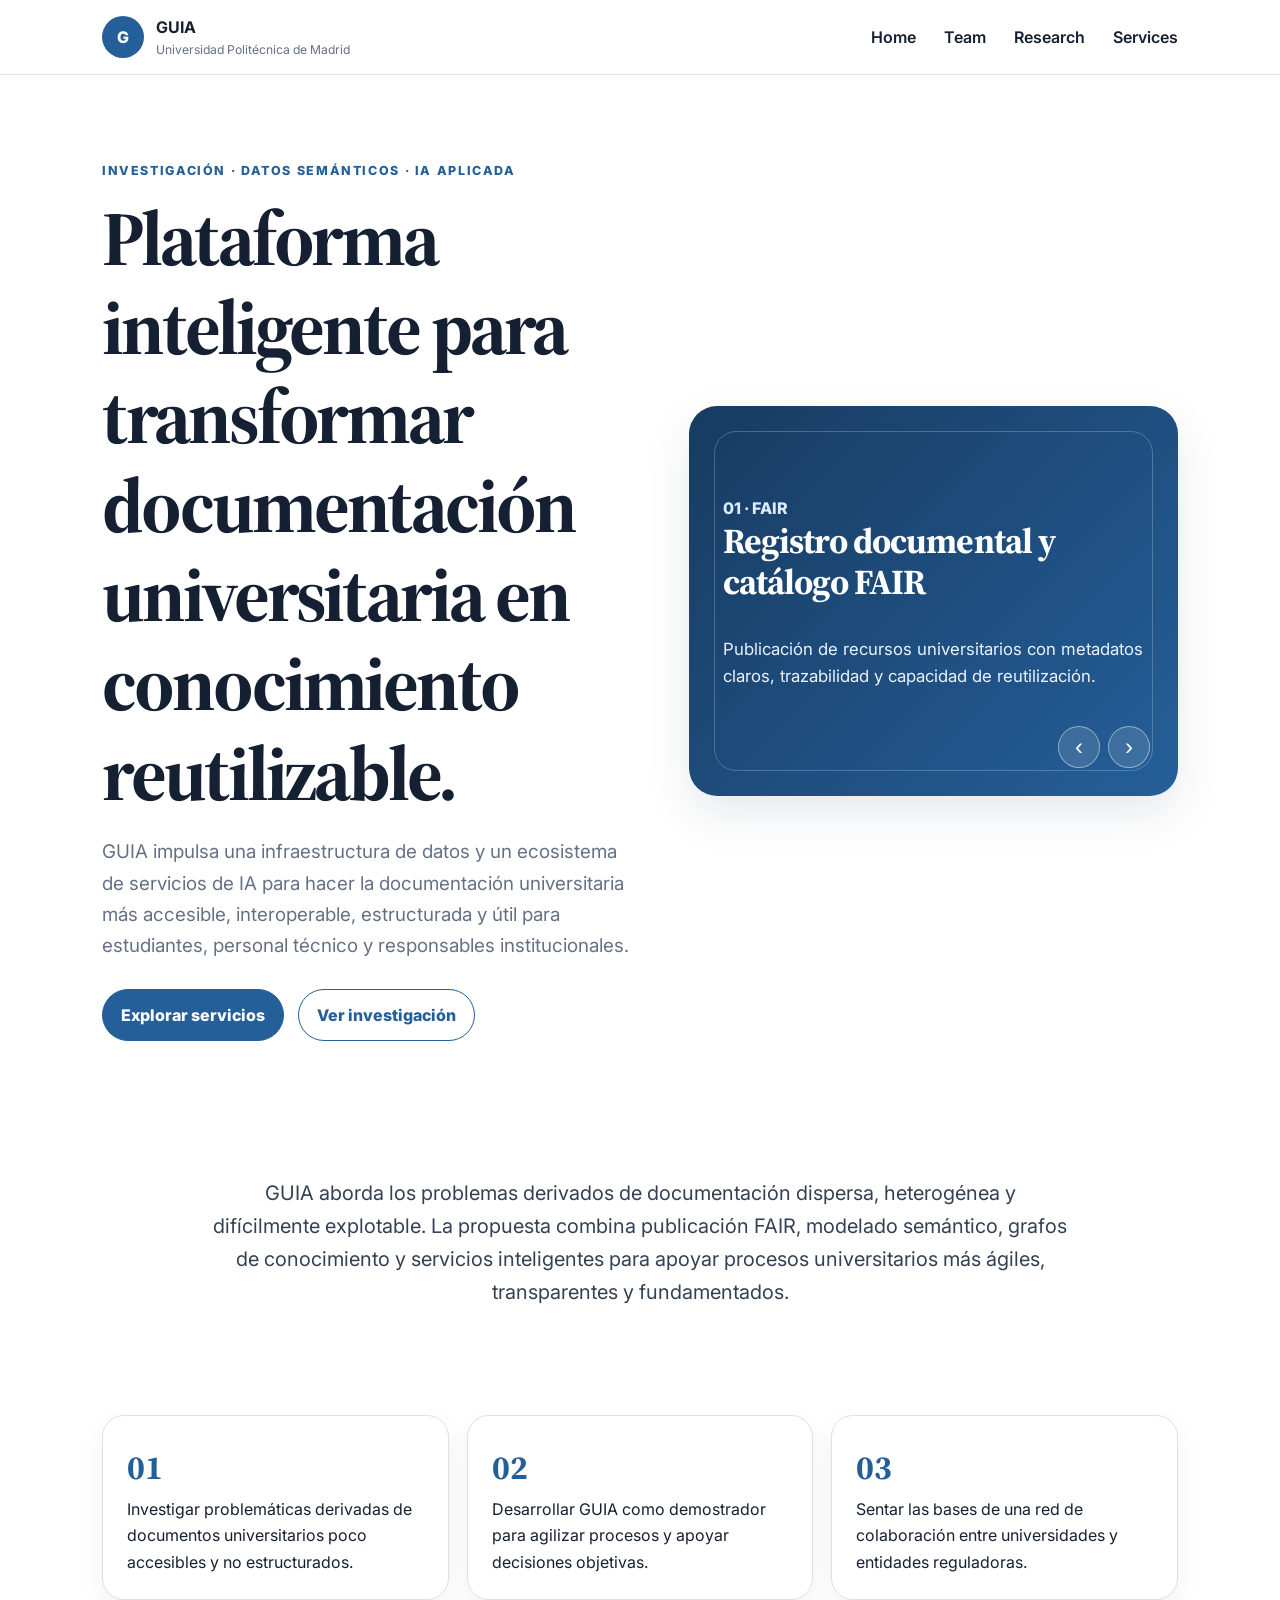
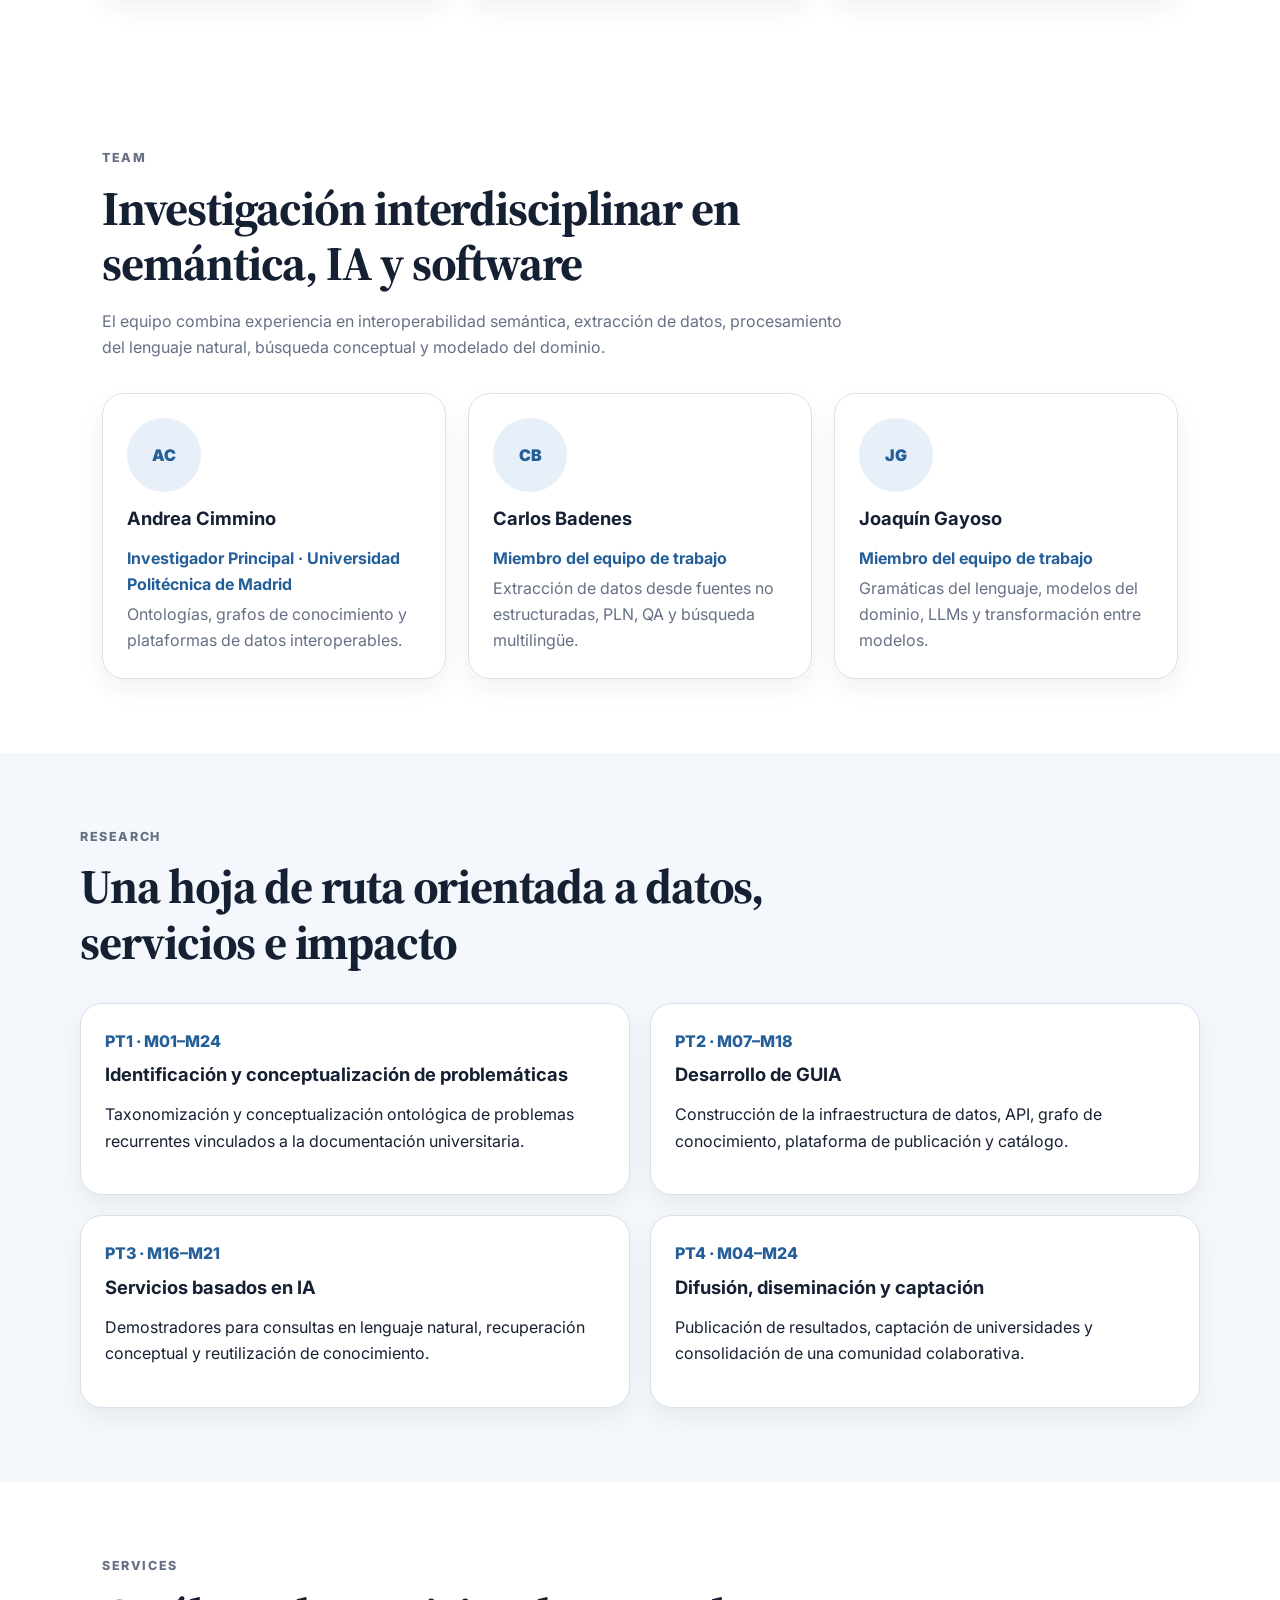
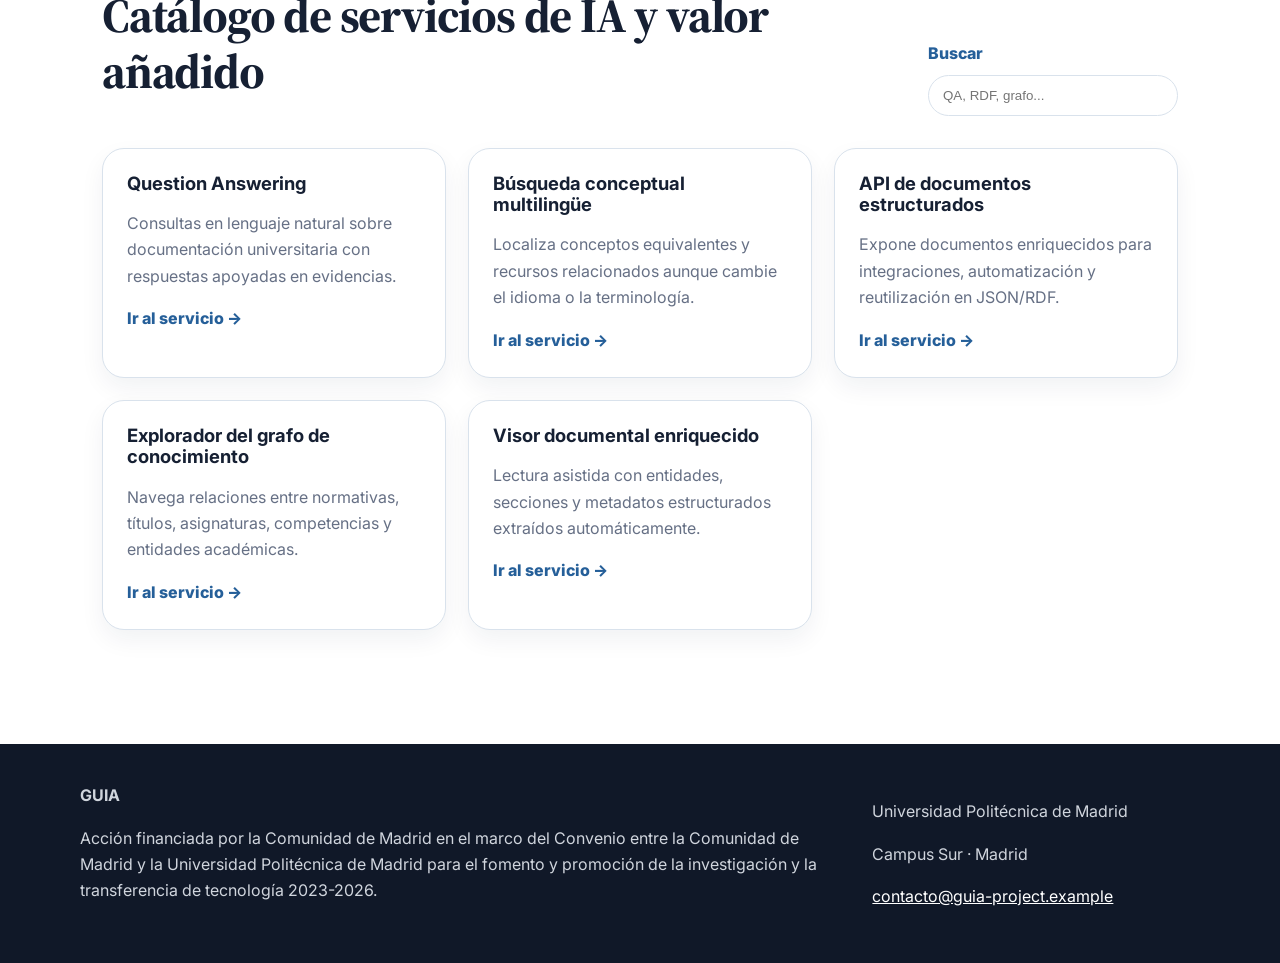
==== commit 74c9823a: "Add files via upload" ====
--- a/index.html
+++ b/index.html
@@ -1,177 +1,122 @@
 <!doctype html>
 <html lang="es">
-  <head>
-    <meta charset="UTF-8" />
-    <meta name="viewport" content="width=device-width, initial-scale=1.0" />
-    <title>GUIA · Proyecto de investigación</title>
-    <meta name="description" content="Landing page del proyecto GUIA: datos semánticos, documentación universitaria e inteligencia artificial." />
-    <link rel="icon" href="assets/logo_guia.svg" type="image/svg+xml" />
-    <link rel="stylesheet" href="styles.css" />
-  </head>
-  <body data-theme="dark">
-    <!--
-    <header class="topbar">
-      <div class="container topbar-inner">
-        <div class="brand">
-          <img src="assets/logo_guia.svg" alt="Logo GUIA" class="brand-logo" />
-          <div>
-            <div class="eyebrow">Proyecto GUIA</div>
-            <div class="brand-subtitle">Universidad Politécnica de Madrid</div>
-          </div>
-        </div>
-        <div class="topbar-actions">
-          <img src="assets/logo_upm.svg" alt="Logo UPM" class="inst-logo inst-logo-upm" />
-          <img src="assets/logo_madrid.png" alt="Logo Comunidad de Madrid" class="inst-logo inst-logo-madrid" />
-          <button id="themeToggle" class="theme-toggle" aria-label="Cambiar tema">☀️</button>
+<head>
+  <meta charset="utf-8">
+  <meta name="viewport" content="width=device-width, initial-scale=1">
+  <title>GUIA · Plataforma inteligente para documentación universitaria</title>
+  <meta name="description" content="GUIA transforma documentación universitaria en conocimiento reutilizable mediante datos FAIR, grafos de conocimiento e inteligencia artificial.">
+  <link rel="preconnect" href="https://fonts.googleapis.com">
+  <link rel="preconnect" href="https://fonts.gstatic.com" crossorigin>
+  <link href="https://fonts.googleapis.com/css2?family=Inter:wght@400;500;600;700;800&family=Source+Serif+4:wght@600;700&display=swap" rel="stylesheet">
+  <link rel="stylesheet" href="assets/css/style.css">
+</head>
+<body>
+  <header class="site-header">
+    <nav class="navbar" aria-label="Navegación principal">
+      <a class="brand" href="#home" aria-label="GUIA Home">
+        <span class="brand-mark">G</span>
+        <span><strong>GUIA</strong><small>Universidad Politécnica de Madrid</small></span>
+      </a>
+      <button class="nav-toggle" aria-expanded="false" aria-controls="nav-menu">☰</button>
+      <ul id="nav-menu" class="nav-menu">
+        <li><a href="#home">Home</a></li>
+        <li><a href="#team">Team</a></li>
+        <li><a href="#research">Research</a></li>
+        <li><a href="#services">Services</a></li>
+      </ul>
+    </nav>
+  </header>
+
+  <main id="home">
+    <section class="hero">
+      <div class="hero-copy">
+        <p class="eyebrow">Investigación · Datos semánticos · IA aplicada</p>
+        <h1>Plataforma inteligente para transformar documentación universitaria en conocimiento reutilizable.</h1>
+        <p class="lead">GUIA impulsa una infraestructura de datos y un ecosistema de servicios de IA para hacer la documentación universitaria más accesible, interoperable, estructurada y útil para estudiantes, personal técnico y responsables institucionales.</p>
+        <div class="hero-actions">
+          <a class="button primary" href="#services">Explorar servicios</a>
+          <a class="button secondary" href="#research">Ver investigación</a>
         </div>
       </div>
-    </header>
-    -->
-    <section class="hero">
-      <div class="hero-grid"></div>
-      <div class="container hero-content">
-        <div class="hero-copy">
-          <div class="pill">Investigación · Datos semánticos · IA aplicada a documentación universitaria</div>
-          <h1>Plataforma inteligente para transformar documentación universitaria en conocimiento reutilizable</h1>
-          <p>
-            GUIA impulsa una infraestructura de datos y un ecosistema de servicios de IA para hacer la documentación universitaria más accesible, interoperable, estructurada y útil para estudiantes, personal técnico y responsables institucionales.
-          </p>
-          <div class="hero-actions">
-            <a class="btn btn-primary" href="#catalogo">Explorar servicios</a>
-            <a class="btn btn-secondary" href="#recursos">Ver recursos del proyecto</a>
-          </div>
-          <div class="hero-note">Dirección científica: <strong>Andrea Cimmino</strong> · Universidad Politécnica de Madrid</div>
+      <div class="hero-panel" aria-label="Arquitectura GUIA">
+        <div class="slide active">
+          <span class="slide-label">01 · FAIR</span>
+          <h2>Registro documental y catálogo FAIR</h2>
+          <p>Publicación de recursos universitarios con metadatos claros, trazabilidad y capacidad de reutilización.</p>
         </div>
-        <div class="hero-panel card">
-          <div class="metric-grid">
-            <div class="metric"><strong>FAIR</strong><span>Documentación</span></div>
-            <div class="metric"><strong>API + RDF</strong><span>Infraestructura</span></div>
-            <div class="metric"><strong>Catálogo</strong><span>Servicios IA</span></div>
-            <div class="metric"><strong>Red abierta</strong><span>Impacto</span></div>
-          </div>
-          <div class="architecture card-inner">
-            <div class="section-tag">Arquitectura GUIA</div>
-            <ul>
-              <li>Registro documental y catálogo FAIR</li>
-              <li>Infraestructura de datos y API</li>
-              <li>Grafo de conocimiento y publicación interoperable</li>
-              <li>Catálogo de servicios de IA y valor añadido</li>
-            </ul>
-          </div>
+        <div class="slide">
+          <span class="slide-label">02 · Knowledge Graph</span>
+          <h2>Grafo de conocimiento e interoperabilidad</h2>
+          <p>Modelado semántico para conectar normativas, títulos, asignaturas, competencias y entidades académicas.</p>
         </div>
-      </div>
-      <div class="nodes" aria-hidden="true">
-        <span style="left:12%;top:25%"></span>
-        <span style="left:30%;top:60%"></span>
-        <span style="left:48%;top:22%"></span>
-        <span style="left:68%;top:55%"></span>
-        <span style="left:84%;top:20%"></span>
-        <span style="left:88%;top:76%"></span>
+        <div class="slide">
+          <span class="slide-label">03 · AI Services</span>
+          <h2>Servicios inteligentes sobre documentos</h2>
+          <p>Consulta en lenguaje natural, búsqueda conceptual, extracción de datos y visualización enriquecida.</p>
+        </div>
+        <div class="carousel-controls" aria-label="Controles del carrusel">
+          <button data-slide="prev">‹</button><button data-slide="next">›</button>
+        </div>
       </div>
     </section>
 
-    <main>
-      <section class="section">
-        <div class="container two-col">
-          <div>
-            <div class="section-tag">Visión</div>
-            <h2>De documentos no estructurados a decisiones mejor fundamentadas</h2>
-            <p class="lead">
-              GUIA aborda los problemas derivados de documentación dispersa, heterogénea y difícilmente explotable. La propuesta combina publicación FAIR, modelado semántico, grafos de conocimiento y servicios inteligentes para apoyar procesos más ágiles y objetivos.
-            </p>
-          </div>
-          <div class="stack">
-            <article class="card small-card"><strong>Objetivo 1</strong><p>Investigar problemáticas derivadas de documentos universitarios poco accesibles y no estructurados.</p></article>
-            <article class="card small-card"><strong>Objetivo 2</strong><p>Desarrollar la plataforma GUIA como demostrador para agilizar procesos y apoyar decisiones objetivas.</p></article>
-            <article class="card small-card"><strong>Objetivo 3</strong><p>Sentar las bases de una red de colaboración entre universidades y entidades reguladoras.</p></article>
-          </div>
-        </div>
-      </section>
+    <section class="intro section-narrow">
+      <p>GUIA aborda los problemas derivados de documentación dispersa, heterogénea y difícilmente explotable. La propuesta combina publicación FAIR, modelado semántico, grafos de conocimiento y servicios inteligentes para apoyar procesos universitarios más ágiles, transparentes y fundamentados.</p>
+    </section>
 
-      <section class="section section-alt">
-        <div class="container">
-          <div class="section-tag">Plan de trabajo</div>
-          <h2>Una hoja de ruta orientada a datos, servicios e impacto</h2>
-          <div class="wp-grid">
-            <article class="card wp-card"><div class="wp-head"><span class="wp-pill">PT1</span><span>M01–M24</span></div><h3>Identificación y conceptualización de problemáticas</h3><p>Taxonomización y conceptualización ontológica de problemas recurrentes vinculados a la documentación universitaria.</p></article>
-            <article class="card wp-card"><div class="wp-head"><span class="wp-pill">PT2</span><span>M07–M18</span></div><h3>Desarrollo de GUIA</h3><p>Construcción de la infraestructura de datos, la API, el grafo de conocimiento y la plataforma de publicación y catálogo.</p></article>
-            <article class="card wp-card"><div class="wp-head"><span class="wp-pill">PT3</span><span>M16–M21</span></div><h3>Servicios basados en IA</h3><p>Demostradores para consultas en lenguaje natural, recuperación conceptual y reutilización de conocimiento.</p></article>
-            <article class="card wp-card"><div class="wp-head"><span class="wp-pill">PT4</span><span>M04–M24</span></div><h3>Difusión, diseminación y captación</h3><p>Publicación de resultados, captación de universidades y consolidación de una comunidad colaborativa.</p></article>
-          </div>
-        </div>
-      </section>
+    <section class="stats-grid" aria-label="Objetivos del proyecto">
+      <article><strong>01</strong><span>Investigar problemáticas derivadas de documentos universitarios poco accesibles y no estructurados.</span></article>
+      <article><strong>02</strong><span>Desarrollar GUIA como demostrador para agilizar procesos y apoyar decisiones objetivas.</span></article>
+      <article><strong>03</strong><span>Sentar las bases de una red de colaboración entre universidades y entidades reguladoras.</span></article>
+    </section>
 
-      <section class="section" id="recursos">
-        <div class="container">
-          <div class="section-head">
-            <div>
-              <div class="section-tag">Recursos</div>
-              <h2>Enlaces clave del ecosistema GUIA</h2>
-            </div>
-            <p class="section-note">Sustituye las URLs de ejemplo por las definitivas del repositorio, el portal CKAN y los servicios desplegados.</p>
-          </div>
-          <div class="resource-grid">
-            <a class="card resource-card" href="https://github.com/guia-project" target="_blank" rel="noreferrer"><h3>Repositorio GitHub</h3><p>Código fuente, documentación técnica y ejemplos del proyecto GUIA.</p><span>Abrir recurso →</span></a>
-            <a class="card resource-card" href="https://portal-guia.skai.etsisi.upm.es/" target="_blank" rel="noreferrer"><h3>Portal CKAN</h3><p>Catálogo de datos, documentación y recursos FAIR publicados por el proyecto.</p><span>Abrir recurso →</span></a>
-            <a class="card resource-card" href="https://guia-kg.skai.etsisi.upm.es/" target="_blank" rel="noreferrer"><h3>Grafo de conocimiento y API de datos</h3><p>Exploración del conocimiento estructurado y de sus relaciones semánticas. Acceso programático a datos estructurados, enriquecidos y reutilizables.</p><span>Abrir recurso →</span></a>
-            <a class="card resource-card" href="https://kg.example.org" target="_blank" rel="noreferrer"><h3>Servicio de consultas</h3><p></p><span>Abrir recurso →</span></a>
-          </div>
-        </div>
-      </section>
+    <section id="team" class="section">
+      <div class="section-heading">
+        <p class="eyebrow">Team</p>
+        <h2>Investigación interdisciplinar en semántica, IA y software</h2>
+        <p>El equipo combina experiencia en interoperabilidad semántica, extracción de datos, procesamiento del lenguaje natural, búsqueda conceptual y modelado del dominio.</p>
+      </div>
+      <div class="cards team-grid">
+        <article class="card person"><div class="avatar">AC</div><h3>Andrea Cimmino</h3><p>Investigador Principal · Universidad Politécnica de Madrid</p><span>Ontologías, grafos de conocimiento y plataformas de datos interoperables.</span></article>
+        <article class="card person"><div class="avatar">CB</div><h3>Carlos Badenes</h3><p>Miembro del equipo de trabajo</p><span>Extracción de datos desde fuentes no estructuradas, PLN, QA y búsqueda multilingüe.</span></article>
+        <article class="card person"><div class="avatar">JG</div><h3>Joaquín Gayoso</h3><p>Miembro del equipo de trabajo</p><span>Gramáticas del lenguaje, modelos del dominio, LLMs y transformación entre modelos.</span></article>
+      </div>
+    </section>
 
-      <section class="section section-alt" id="catalogo">
-        <div class="container">
-          <div class="section-tag">Catálogo</div>
-          <h2>Servicios de IA y valor añadido</h2>
-          <p class="lead small">El catálogo incorpora búsqueda en cliente para facilitar el acceso a los distintos servicios desarrollados en el marco del proyecto.</p>
-          <div class="search-bar card">
-            <input id="serviceSearch" type="search" placeholder="Buscar por servicio, capacidad, etiqueta o categoría..." />
-            <button class="btn btn-primary">Buscar</button>
-          </div>
-          <div class="service-grid" id="serviceGrid">
-            <a class="card service-card" data-search="consultas lenguaje natural question answering qa evidencias documentos" href="https://services.example.org/qa" target="_blank" rel="noreferrer"><div class="service-top"><span class="icon">🧠</span><span class="category">Question Answering</span></div><h3>Consultas en lenguaje natural</h3><p>Consulta documentación universitaria con preguntas en lenguaje natural y respuestas apoyadas en evidencias.</p><div class="tags"><span>QA</span><span>evidencias</span><span>documentos</span></div><strong>Ir al servicio →</strong></a>
-            <a class="card service-card" data-search="busqueda conceptual multilingue search semantic search recuperacion" href="https://services.example.org/search" target="_blank" rel="noreferrer"><div class="service-top"><span class="icon">🔎</span><span class="category">Search</span></div><h3>Búsqueda conceptual multilingüe</h3><p>Localiza conceptos equivalentes y recursos relacionados aunque cambien el idioma o la terminología.</p><div class="tags"><span>multilingüe</span><span>semantic search</span><span>recuperación</span></div><strong>Ir al servicio →</strong></a>
-            <a class="card service-card" data-search="api documentos estructurados data api json rdf" href="https://services.example.org/api" target="_blank" rel="noreferrer"><div class="service-top"><span class="icon">🗄️</span><span class="category">Data API</span></div><h3>API de documentos estructurados</h3><p>Expone documentos enriquecidos y estructurados para integraciones, automatización y reutilización.</p><div class="tags"><span>API</span><span>JSON</span><span>RDF</span></div><strong>Ir al servicio →</strong></a>
-            <a class="card service-card" data-search="explorador grafo conocimiento knowledge graph sparql ontologias" href="https://services.example.org/kg" target="_blank" rel="noreferrer"><div class="service-top"><span class="icon">🕸️</span><span class="category">Knowledge Graph</span></div><h3>Explorador del grafo de conocimiento</h3><p>Permite navegar relaciones entre normativas, títulos, asignaturas, competencias y entidades académicas.</p><div class="tags"><span>grafo</span><span>SPARQL</span><span>ontologías</span></div><strong>Ir al servicio →</strong></a>
-            <a class="card service-card" data-search="visor documental enriquecido document intelligence viewer metadatos anotacion" href="https://services.example.org/viewer" target="_blank" rel="noreferrer"><div class="service-top"><span class="icon">📘</span><span class="category">Document Intelligence</span></div><h3>Visor documental enriquecido</h3><p>Navega documentos procesados con entidades, secciones y metadatos estructurados para lectura asistida.</p><div class="tags"><span>viewer</span><span>metadatos</span><span>anotación</span></div><strong>Ir al servicio →</strong></a>
-          </div>
-          <div id="emptyState" class="card empty-state" hidden>
-            <h3>No hay servicios que coincidan con la búsqueda</h3>
-            <p>Prueba con otra palabra clave o elimina filtros.</p>
-          </div>
-        </div>
-      </section>
+    <section id="research" class="section muted">
+      <div class="section-heading">
+        <p class="eyebrow">Research</p>
+        <h2>Una hoja de ruta orientada a datos, servicios e impacto</h2>
+      </div>
+      <div class="timeline">
+        <article><span>PT1 · M01–M24</span><h3>Identificación y conceptualización de problemáticas</h3><p>Taxonomización y conceptualización ontológica de problemas recurrentes vinculados a la documentación universitaria.</p></article>
+        <article><span>PT2 · M07–M18</span><h3>Desarrollo de GUIA</h3><p>Construcción de la infraestructura de datos, API, grafo de conocimiento, plataforma de publicación y catálogo.</p></article>
+        <article><span>PT3 · M16–M21</span><h3>Servicios basados en IA</h3><p>Demostradores para consultas en lenguaje natural, recuperación conceptual y reutilización de conocimiento.</p></article>
+        <article><span>PT4 · M04–M24</span><h3>Difusión, diseminación y captación</h3><p>Publicación de resultados, captación de universidades y consolidación de una comunidad colaborativa.</p></article>
+      </div>
+    </section>
 
-      <section class="section">
-        <div class="container two-col">
-          <div>
-            <div class="section-tag">Equipo</div>
-            <h2>Investigación interdisciplinar en semántica, IA y software</h2>
-            <p class="lead">El equipo combina experiencia en interoperabilidad semántica, extracción de datos, procesamiento del lenguaje natural, búsqueda conceptual y modelado del dominio.</p>
-          </div>
-          <div class="stack">
-            <article class="card small-card"><h3>Andrea Cimmino</h3><div class="person-role">Investigador Principal · Universidad Politécnica de Madrid</div><p>Plataformas de datos semánticamente interoperables, ontologías y grafos de conocimiento.</p><a href="https://orcid.org/0000-0002-1823-4484" target="_blank" rel="noreferrer">Ver ORCID</a></article>
-            <article class="card small-card"><h3>Carlos Badenes</h3><div class="person-role">Miembro del equipo de trabajo</div><p>Extracción de datos desde fuentes no estructuradas, PLN, QA y búsqueda multilingüe.</p><a href="https://orcid.org/0000-0002-2753-9917" target="_blank" rel="noreferrer">Ver ORCID</a></article>
-            <article class="card small-card"><h3>Joaquín Gayoso</h3><div class="person-role">Miembro del equipo de trabajo</div><p>Gramáticas del lenguaje, modelos del dominio, LLMs y transformación entre modelos.</p><a href="https://orcid.org/0000-0002-1304-469X" target="_blank" rel="noreferrer">Ver ORCID</a></article>
-          </div>
-        </div>
-      </section>
-    </main>
+    <section id="services" class="section">
+      <div class="section-heading split">
+        <div><p class="eyebrow">Services</p><h2>Catálogo de servicios de IA y valor añadido</h2></div>
+        <label class="search-label">Buscar <input id="service-search" type="search" placeholder="QA, RDF, grafo..."></label>
+      </div>
+      <div class="cards service-grid" id="service-grid">
+        <article class="card service" data-keywords="qa preguntas lenguaje natural evidencias documentos"><h3>Question Answering</h3><p>Consultas en lenguaje natural sobre documentación universitaria con respuestas apoyadas en evidencias.</p><a href="#">Ir al servicio →</a></article>
+        <article class="card service" data-keywords="semantic search multilingue recuperacion conceptos"><h3>Búsqueda conceptual multilingüe</h3><p>Localiza conceptos equivalentes y recursos relacionados aunque cambie el idioma o la terminología.</p><a href="#">Ir al servicio →</a></article>
+        <article class="card service" data-keywords="api json rdf datos documentos estructurados"><h3>API de documentos estructurados</h3><p>Expone documentos enriquecidos para integraciones, automatización y reutilización en JSON/RDF.</p><a href="#">Ir al servicio →</a></article>
+        <article class="card service" data-keywords="knowledge graph sparql ontologias grafo"><h3>Explorador del grafo de conocimiento</h3><p>Navega relaciones entre normativas, títulos, asignaturas, competencias y entidades académicas.</p><a href="#">Ir al servicio →</a></article>
+        <article class="card service" data-keywords="viewer visor metadatos anotacion document intelligence"><h3>Visor documental enriquecido</h3><p>Lectura asistida con entidades, secciones y metadatos estructurados extraídos automáticamente.</p><a href="#">Ir al servicio →</a></article>
+      </div>
+      <p class="empty-state" hidden>No hay servicios que coincidan con la búsqueda.</p>
+    </section>
+  </main>
 
-    <footer class="footer">
-      <div class="container">
-        <div class="card funding-box">
-          <div class="funding-logos">
-            <img src="assets/logo_madrid.png" alt="Comunidad de Madrid" width="250px" />
-            <img src="assets/politecnica2.png" alt="UPM" width="250px" />
-          </div>
-          <p>
-            Acción financiada por la Comunidad de Madrid en el marco del Convenio entre la Comunidad de Madrid y la Universidad Politécnica de Madrid para la concesión de una subvención directa para el fomento y promoción de la investigación y la transferencia de tecnología 2023-2026, Línea de actuación A, Doctores Emergentes.
-          </p>
-        </div>
-      </div>
-    </footer>
+  <footer class="footer">
+    <div><strong>GUIA</strong><p>Acción financiada por la Comunidad de Madrid en el marco del Convenio entre la Comunidad de Madrid y la Universidad Politécnica de Madrid para el fomento y promoción de la investigación y la transferencia de tecnología 2023-2026.</p></div>
+    <div><p>Universidad Politécnica de Madrid</p><p>Campus Sur · Madrid</p><p><a href="mailto:contacto@guia-project.example">contacto@guia-project.example</a></p></div>
+  </footer>
 
-    <script src="script.js"></script>
-  </body>
+  <script src="assets/js/main.js"></script>
+</body>
 </html>
--- a/assets/css/style.css
+++ b/assets/css/style.css
@@ -0,0 +1 @@
+:root{--bg:#ffffff;--ink:#162033;--muted:#667085;--line:#d9e2ec;--soft:#f4f7fb;--brand:#255f99;--brand-dark:#173b61;--accent:#9fb9d8;--card:#ffffff;--shadow:0 18px 45px rgba(16,35,64,.10)}*{box-sizing:border-box}html{scroll-behavior:smooth}body{margin:0;font-family:Inter,system-ui,-apple-system,Segoe UI,sans-serif;color:var(--ink);background:var(--bg);line-height:1.65}.site-header{position:sticky;top:0;z-index:50;background:rgba(255,255,255,.94);border-bottom:1px solid var(--line);backdrop-filter:blur(14px)}.navbar{max-width:1120px;margin:auto;display:flex;align-items:center;justify-content:space-between;padding:14px 22px}.brand{display:flex;gap:12px;align-items:center;text-decoration:none;color:var(--ink)}.brand-mark{display:grid;place-items:center;width:42px;height:42px;border-radius:50%;background:var(--brand);color:white;font-weight:800}.brand small{display:block;color:var(--muted);font-size:.76rem}.nav-menu{display:flex;gap:28px;list-style:none;margin:0;padding:0}.nav-menu a{text-decoration:none;color:var(--ink);font-weight:600}.nav-menu a:hover{color:var(--brand)}.nav-toggle{display:none;border:0;background:transparent;font-size:1.8rem;color:var(--ink)}.hero{max-width:1120px;margin:0 auto;display:grid;grid-template-columns:1.05fr .95fr;gap:46px;align-items:center;padding:86px 22px 42px}.eyebrow{text-transform:uppercase;letter-spacing:.13em;font-size:.78rem;font-weight:800;color:var(--brand);margin:0 0 12px}h1,h2,h3{line-height:1.16;margin:0 0 16px}h1{font-family:"Source Serif 4",serif;font-size:clamp(2.4rem,6vw,4.9rem);letter-spacing:-.04em}h2{font-family:"Source Serif 4",serif;font-size:clamp(2rem,4vw,3rem);letter-spacing:-.025em}h3{font-size:1.15rem}.lead{font-size:1.18rem;color:var(--muted);max-width:690px}.hero-actions{display:flex;gap:14px;flex-wrap:wrap;margin-top:28px}.button{display:inline-flex;align-items:center;justify-content:center;padding:12px 18px;border-radius:999px;text-decoration:none;font-weight:800;border:1px solid var(--brand)}.button.primary{background:var(--brand);color:white}.button.secondary{color:var(--brand);background:white}.hero-panel{position:relative;min-height:390px;border-radius:28px;padding:34px;overflow:hidden;background:linear-gradient(135deg,var(--brand-dark),var(--brand));box-shadow:var(--shadow);color:white}.hero-panel:before{content:"";position:absolute;inset:25px;border:1px solid rgba(255,255,255,.22);border-radius:22px}.slide{position:absolute;inset:34px;display:flex;flex-direction:column;justify-content:center;opacity:0;transform:translateX(18px);transition:.45s ease}.slide.active{opacity:1;transform:none}.slide-label{color:#dcecff;font-weight:800}.slide h2{font-size:2.2rem}.slide p{color:#eaf3ff;font-size:1.05rem}.carousel-controls{position:absolute;right:28px;bottom:28px;display:flex;gap:8px}.carousel-controls button{width:42px;height:42px;border-radius:50%;border:1px solid rgba(255,255,255,.45);background:rgba(255,255,255,.12);color:white;font-size:1.5rem;cursor:pointer}.section,.section-narrow,.stats-grid{max-width:1120px;margin:0 auto;padding:74px 22px}.section-narrow{max-width:900px;font-size:1.25rem;color:#344054;text-align:center}.stats-grid{display:grid;grid-template-columns:repeat(3,1fr);gap:18px;padding-top:12px}.stats-grid article,.card,.timeline article{border:1px solid var(--line);border-radius:22px;background:var(--card);padding:24px;box-shadow:0 10px 25px rgba(16,35,64,.06)}.stats-grid strong{display:block;font-size:2.1rem;color:var(--brand);font-family:"Source Serif 4",serif}.section-heading{max-width:760px;margin-bottom:32px}.section-heading p{color:var(--muted)}.section-heading.split{max-width:none;display:flex;justify-content:space-between;align-items:end;gap:24px}.muted{max-width:none;background:var(--soft);padding-left:max(22px,calc((100vw - 1120px)/2));padding-right:max(22px,calc((100vw - 1120px)/2))}.cards{display:grid;gap:22px}.team-grid{grid-template-columns:repeat(3,1fr)}.avatar{width:74px;height:74px;border-radius:50%;background:#e7eff8;color:var(--brand);display:grid;place-items:center;font-weight:900;margin-bottom:16px}.person p{font-weight:700;color:var(--brand);margin:.2rem 0}.person span,.service p{color:var(--muted)}.timeline{display:grid;grid-template-columns:repeat(2,1fr);gap:20px;max-width:1120px}.timeline span{display:inline-block;font-weight:800;color:var(--brand);margin-bottom:10px}.service-grid{grid-template-columns:repeat(3,1fr)}.service a{font-weight:800;color:var(--brand);text-decoration:none}.search-label{font-weight:800;color:var(--brand)}input[type=search]{display:block;margin-top:8px;padding:12px 14px;border-radius:999px;border:1px solid var(--line);min-width:250px}.empty-state{padding:22px;border:1px dashed var(--line);border-radius:18px;color:var(--muted)}.footer{margin-top:40px;padding:38px max(22px,calc((100vw - 1120px)/2));background:#101828;color:#d0d5dd;display:grid;grid-template-columns:1.4fr .6fr;gap:28px}.footer a{color:white}@media(max-width:850px){.nav-toggle{display:block}.nav-menu{display:none;position:absolute;left:0;right:0;top:71px;background:white;border-bottom:1px solid var(--line);padding:20px 22px;flex-direction:column}.nav-menu.open{display:flex}.hero,.stats-grid,.team-grid,.timeline,.service-grid,.footer{grid-template-columns:1fr}.hero{padding-top:46px}.hero-panel{min-height:330px}.section-heading.split{display:block}input[type=search]{min-width:0;width:100%}}
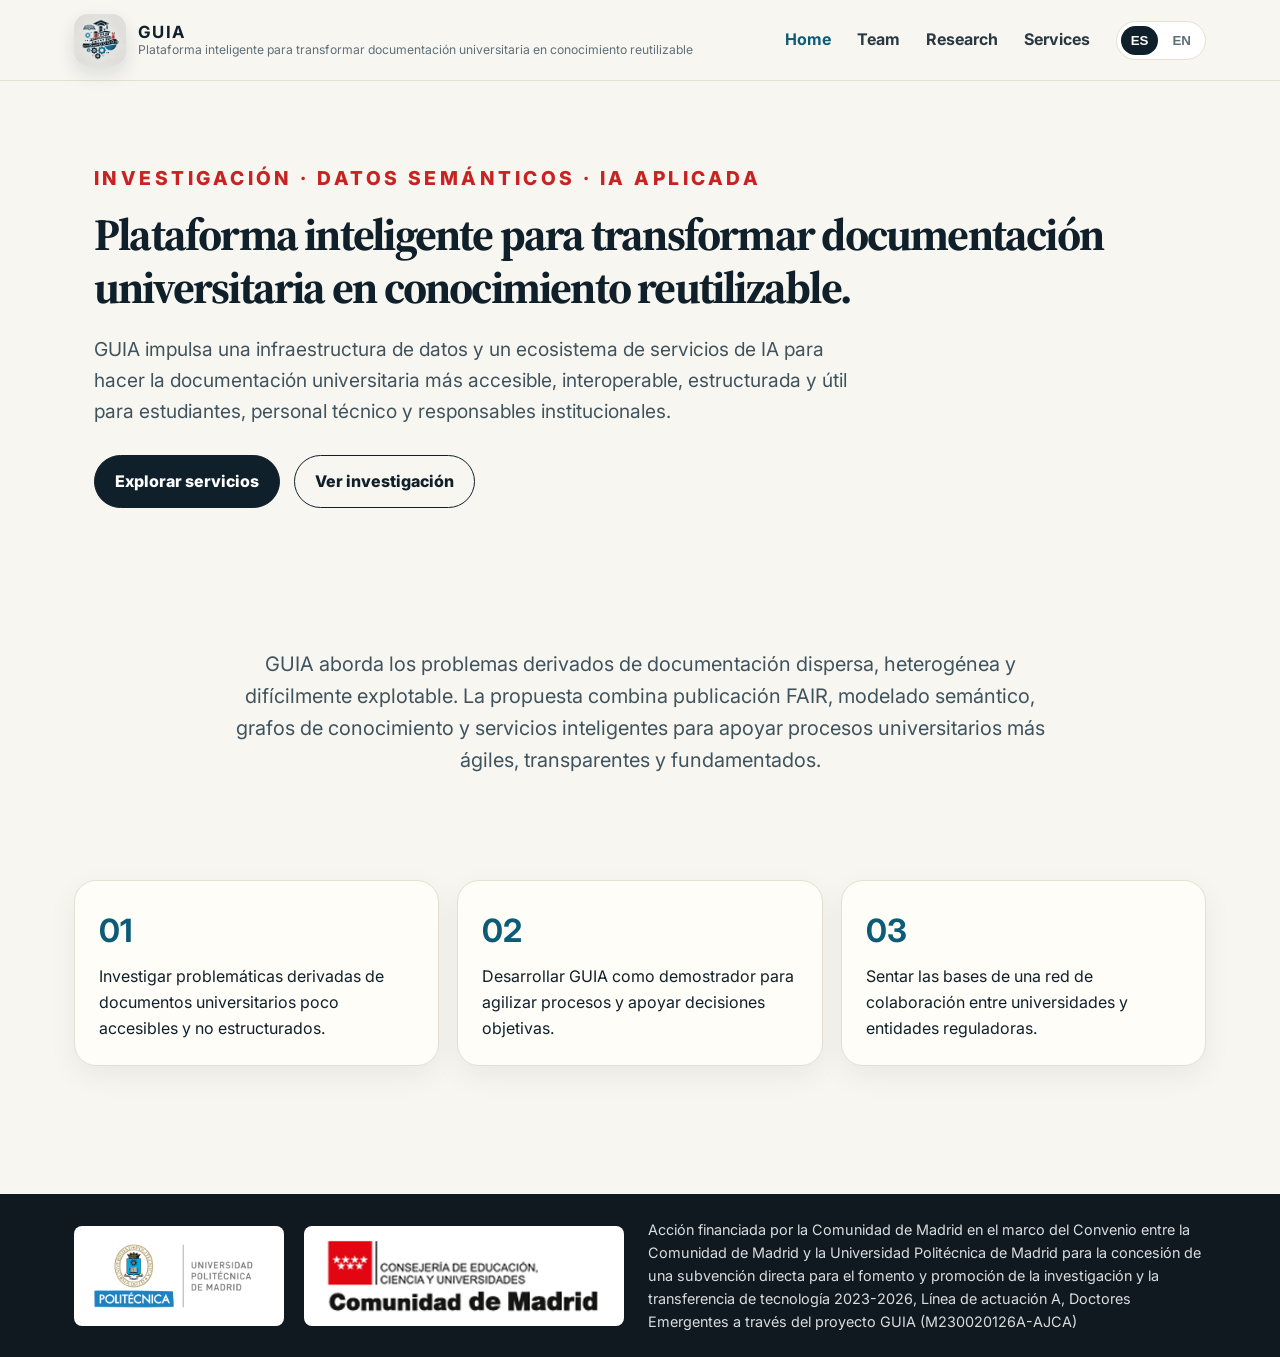
==== commit 858958d0: "Add files via upload" ====
--- a/index.html
+++ b/index.html
@@ -1,122 +1,64 @@
 <!doctype html>
 <html lang="es">
-<head>
-  <meta charset="utf-8">
-  <meta name="viewport" content="width=device-width, initial-scale=1">
-  <title>GUIA · Plataforma inteligente para documentación universitaria</title>
-  <meta name="description" content="GUIA transforma documentación universitaria en conocimiento reutilizable mediante datos FAIR, grafos de conocimiento e inteligencia artificial.">
-  <link rel="preconnect" href="https://fonts.googleapis.com">
-  <link rel="preconnect" href="https://fonts.gstatic.com" crossorigin>
-  <link href="https://fonts.googleapis.com/css2?family=Inter:wght@400;500;600;700;800&family=Source+Serif+4:wght@600;700&display=swap" rel="stylesheet">
-  <link rel="stylesheet" href="assets/css/style.css">
-</head>
-<body>
-  <header class="site-header">
-    <nav class="navbar" aria-label="Navegación principal">
-      <a class="brand" href="#home" aria-label="GUIA Home">
-        <span class="brand-mark">G</span>
-        <span><strong>GUIA</strong><small>Universidad Politécnica de Madrid</small></span>
-      </a>
-      <button class="nav-toggle" aria-expanded="false" aria-controls="nav-menu">☰</button>
-      <ul id="nav-menu" class="nav-menu">
-        <li><a href="#home">Home</a></li>
-        <li><a href="#team">Team</a></li>
-        <li><a href="#research">Research</a></li>
-        <li><a href="#services">Services</a></li>
-      </ul>
-    </nav>
-  </header>
+   <head>
+      <meta charset="utf-8">
+      <meta name="viewport" content="width=device-width, initial-scale=1">
+      <title>GUIA · Home</title>
+      <meta name="description" content="GUIA transforma documentación universitaria en conocimiento reutilizable mediante datos FAIR, grafos de conocimiento e inteligencia artificial.">
+      <link rel="preconnect" href="https://fonts.googleapis.com">
+      <link rel="preconnect" href="https://fonts.gstatic.com" crossorigin>
+      <link href="https://fonts.googleapis.com/css2?family=Inter:wght@400;500;600;700;800;900&family=Source+Serif+4:wght@600;700&display=swap" rel="stylesheet">
+      <link rel="stylesheet" href="assets/css/style.css">
+   </head>
+   <body>
+      <header class="site-header">
+         <nav class="navbar">
+            <a class="brand" href="./index.html"><img src="assets/img/guia-logo.jpeg" alt="GUIA logo"><span><strong>GUIA</strong><small>Plataforma inteligente para transformar documentación universitaria en conocimiento reutilizable</small></span></a><button class="nav-toggle" aria-expanded="false" aria-controls="nav-menu">☰</button>
+            <ul id="nav-menu" class="nav-menu">
+               <li><a class="active" href="index.html" data-i18n="home">Home</a></li>
+               <li><a href="./team.html" data-i18n="team">Team</a></li>
+               <li><a href="./research.html" data-i18n="research">Research</a></li>
+               <li><a href="./services.html" data-i18n="services">Services</a></li>
+               <li>
+                  <div class="lang-switch"><button data-lang="es" type="button">ES</button><button data-lang="en" type="button">EN</button></div>
+               </li>
+            </ul>
+         </nav>
+      </header>
+      <main>
+         <section class="hero">
+            <div class="hero-copy full-width">
+               <p class="eyebrow" data-i18n="eyebrow">Investigación · Datos semánticos · IA aplicada</p>
+               <h1 data-i18n="heroTitle">Plataforma inteligente para transformar documentación universitaria en conocimiento reutilizable.</h1>
+               <p class="lead" data-i18n="heroLead">GUIA impulsa una infraestructura de datos y un ecosistema de servicios de IA para hacer la documentación universitaria más accesible, interoperable, estructurada y útil para estudiantes, personal técnico y responsables institucionales.</p>
+               <div class="hero-actions"><a class="button primary" href="services/" data-i18n="exploreServices">Explorar servicios</a><a class="button secondary" href="./research.html" data-i18n="viewResearch">Ver investigación</a></div>
+            </div>
+         </section>
+         <section class="intro section-narrow">
+            <p data-i18n="intro">GUIA aborda los problemas derivados de documentación dispersa, heterogénea y difícilmente explotable. La propuesta combina publicación FAIR, modelado semántico, grafos de conocimiento y servicios inteligentes para apoyar procesos universitarios más ágiles, transparentes y fundamentados.</p>
+         </section>
+         <section class="stats-grid">
+            <article><strong>01</strong><span data-i18n="obj1">Investigar problemáticas derivadas de documentos universitarios poco accesibles y no estructurados.</span></article>
+            <article><strong>02</strong><span data-i18n="obj2">Desarrollar GUIA como demostrador para agilizar procesos y apoyar decisiones objetivas.</span></article>
+            <article><strong>03</strong><span data-i18n="obj3">Sentar las bases de una red de colaboración entre universidades y entidades reguladoras.</span></article>
+         </section>
+      </main>
+      <footer class="footer">
+        <div class="footer-inner">
 
-  <main id="home">
-    <section class="hero">
-      <div class="hero-copy">
-        <p class="eyebrow">Investigación · Datos semánticos · IA aplicada</p>
-        <h1>Plataforma inteligente para transformar documentación universitaria en conocimiento reutilizable.</h1>
-        <p class="lead">GUIA impulsa una infraestructura de datos y un ecosistema de servicios de IA para hacer la documentación universitaria más accesible, interoperable, estructurada y útil para estudiantes, personal técnico y responsables institucionales.</p>
-        <div class="hero-actions">
-          <a class="button primary" href="#services">Explorar servicios</a>
-          <a class="button secondary" href="#research">Ver investigación</a>
+          <div class="footer-logos">
+            <img src="assets/img/upm-logo.png" alt="Universidad Politécnica de Madrid">
+            <img src="assets/img/logo-cam.png" alt="Comunidad de Madrid">
+          </div>
+
+          <!-- Español -->
+          <p class="funding-text" data-i18n="funding_es">
+            Acción financiada por la Comunidad de Madrid en el marco del Convenio entre la Comunidad de Madrid y la Universidad Politécnica de Madrid para la concesión de una subvención directa para el fomento y promoción de la investigación y la transferencia de tecnología 2023-2026, Línea de actuación A, Doctores Emergentes a través del proyecto GUIA (M230020126A-AJCA)
+          </p>
+
+        
         </div>
-      </div>
-      <div class="hero-panel" aria-label="Arquitectura GUIA">
-        <div class="slide active">
-          <span class="slide-label">01 · FAIR</span>
-          <h2>Registro documental y catálogo FAIR</h2>
-          <p>Publicación de recursos universitarios con metadatos claros, trazabilidad y capacidad de reutilización.</p>
-        </div>
-        <div class="slide">
-          <span class="slide-label">02 · Knowledge Graph</span>
-          <h2>Grafo de conocimiento e interoperabilidad</h2>
-          <p>Modelado semántico para conectar normativas, títulos, asignaturas, competencias y entidades académicas.</p>
-        </div>
-        <div class="slide">
-          <span class="slide-label">03 · AI Services</span>
-          <h2>Servicios inteligentes sobre documentos</h2>
-          <p>Consulta en lenguaje natural, búsqueda conceptual, extracción de datos y visualización enriquecida.</p>
-        </div>
-        <div class="carousel-controls" aria-label="Controles del carrusel">
-          <button data-slide="prev">‹</button><button data-slide="next">›</button>
-        </div>
-      </div>
-    </section>
-
-    <section class="intro section-narrow">
-      <p>GUIA aborda los problemas derivados de documentación dispersa, heterogénea y difícilmente explotable. La propuesta combina publicación FAIR, modelado semántico, grafos de conocimiento y servicios inteligentes para apoyar procesos universitarios más ágiles, transparentes y fundamentados.</p>
-    </section>
-
-    <section class="stats-grid" aria-label="Objetivos del proyecto">
-      <article><strong>01</strong><span>Investigar problemáticas derivadas de documentos universitarios poco accesibles y no estructurados.</span></article>
-      <article><strong>02</strong><span>Desarrollar GUIA como demostrador para agilizar procesos y apoyar decisiones objetivas.</span></article>
-      <article><strong>03</strong><span>Sentar las bases de una red de colaboración entre universidades y entidades reguladoras.</span></article>
-    </section>
-
-    <section id="team" class="section">
-      <div class="section-heading">
-        <p class="eyebrow">Team</p>
-        <h2>Investigación interdisciplinar en semántica, IA y software</h2>
-        <p>El equipo combina experiencia en interoperabilidad semántica, extracción de datos, procesamiento del lenguaje natural, búsqueda conceptual y modelado del dominio.</p>
-      </div>
-      <div class="cards team-grid">
-        <article class="card person"><div class="avatar">AC</div><h3>Andrea Cimmino</h3><p>Investigador Principal · Universidad Politécnica de Madrid</p><span>Ontologías, grafos de conocimiento y plataformas de datos interoperables.</span></article>
-        <article class="card person"><div class="avatar">CB</div><h3>Carlos Badenes</h3><p>Miembro del equipo de trabajo</p><span>Extracción de datos desde fuentes no estructuradas, PLN, QA y búsqueda multilingüe.</span></article>
-        <article class="card person"><div class="avatar">JG</div><h3>Joaquín Gayoso</h3><p>Miembro del equipo de trabajo</p><span>Gramáticas del lenguaje, modelos del dominio, LLMs y transformación entre modelos.</span></article>
-      </div>
-    </section>
-
-    <section id="research" class="section muted">
-      <div class="section-heading">
-        <p class="eyebrow">Research</p>
-        <h2>Una hoja de ruta orientada a datos, servicios e impacto</h2>
-      </div>
-      <div class="timeline">
-        <article><span>PT1 · M01–M24</span><h3>Identificación y conceptualización de problemáticas</h3><p>Taxonomización y conceptualización ontológica de problemas recurrentes vinculados a la documentación universitaria.</p></article>
-        <article><span>PT2 · M07–M18</span><h3>Desarrollo de GUIA</h3><p>Construcción de la infraestructura de datos, API, grafo de conocimiento, plataforma de publicación y catálogo.</p></article>
-        <article><span>PT3 · M16–M21</span><h3>Servicios basados en IA</h3><p>Demostradores para consultas en lenguaje natural, recuperación conceptual y reutilización de conocimiento.</p></article>
-        <article><span>PT4 · M04–M24</span><h3>Difusión, diseminación y captación</h3><p>Publicación de resultados, captación de universidades y consolidación de una comunidad colaborativa.</p></article>
-      </div>
-    </section>
-
-    <section id="services" class="section">
-      <div class="section-heading split">
-        <div><p class="eyebrow">Services</p><h2>Catálogo de servicios de IA y valor añadido</h2></div>
-        <label class="search-label">Buscar <input id="service-search" type="search" placeholder="QA, RDF, grafo..."></label>
-      </div>
-      <div class="cards service-grid" id="service-grid">
-        <article class="card service" data-keywords="qa preguntas lenguaje natural evidencias documentos"><h3>Question Answering</h3><p>Consultas en lenguaje natural sobre documentación universitaria con respuestas apoyadas en evidencias.</p><a href="#">Ir al servicio →</a></article>
-        <article class="card service" data-keywords="semantic search multilingue recuperacion conceptos"><h3>Búsqueda conceptual multilingüe</h3><p>Localiza conceptos equivalentes y recursos relacionados aunque cambie el idioma o la terminología.</p><a href="#">Ir al servicio →</a></article>
-        <article class="card service" data-keywords="api json rdf datos documentos estructurados"><h3>API de documentos estructurados</h3><p>Expone documentos enriquecidos para integraciones, automatización y reutilización en JSON/RDF.</p><a href="#">Ir al servicio →</a></article>
-        <article class="card service" data-keywords="knowledge graph sparql ontologias grafo"><h3>Explorador del grafo de conocimiento</h3><p>Navega relaciones entre normativas, títulos, asignaturas, competencias y entidades académicas.</p><a href="#">Ir al servicio →</a></article>
-        <article class="card service" data-keywords="viewer visor metadatos anotacion document intelligence"><h3>Visor documental enriquecido</h3><p>Lectura asistida con entidades, secciones y metadatos estructurados extraídos automáticamente.</p><a href="#">Ir al servicio →</a></article>
-      </div>
-      <p class="empty-state" hidden>No hay servicios que coincidan con la búsqueda.</p>
-    </section>
-  </main>
-
-  <footer class="footer">
-    <div><strong>GUIA</strong><p>Acción financiada por la Comunidad de Madrid en el marco del Convenio entre la Comunidad de Madrid y la Universidad Politécnica de Madrid para el fomento y promoción de la investigación y la transferencia de tecnología 2023-2026.</p></div>
-    <div><p>Universidad Politécnica de Madrid</p><p>Campus Sur · Madrid</p><p><a href="mailto:contacto@guia-project.example">contacto@guia-project.example</a></p></div>
-  </footer>
-
-  <script src="assets/js/main.js"></script>
-</body>
-</html>
+      </footer>
+      <script src="assets/js/main.js"></script>
+   </body>
+</html>
--- a/assets/css/style.css
+++ b/assets/css/style.css
@@ -1 +1,109 @@
-:root{--bg:#ffffff;--ink:#162033;--muted:#667085;--line:#d9e2ec;--soft:#f4f7fb;--brand:#255f99;--brand-dark:#173b61;--accent:#9fb9d8;--card:#ffffff;--shadow:0 18px 45px rgba(16,35,64,.10)}*{box-sizing:border-box}html{scroll-behavior:smooth}body{margin:0;font-family:Inter,system-ui,-apple-system,Segoe UI,sans-serif;color:var(--ink);background:var(--bg);line-height:1.65}.site-header{position:sticky;top:0;z-index:50;background:rgba(255,255,255,.94);border-bottom:1px solid var(--line);backdrop-filter:blur(14px)}.navbar{max-width:1120px;margin:auto;display:flex;align-items:center;justify-content:space-between;padding:14px 22px}.brand{display:flex;gap:12px;align-items:center;text-decoration:none;color:var(--ink)}.brand-mark{display:grid;place-items:center;width:42px;height:42px;border-radius:50%;background:var(--brand);color:white;font-weight:800}.brand small{display:block;color:var(--muted);font-size:.76rem}.nav-menu{display:flex;gap:28px;list-style:none;margin:0;padding:0}.nav-menu a{text-decoration:none;color:var(--ink);font-weight:600}.nav-menu a:hover{color:var(--brand)}.nav-toggle{display:none;border:0;background:transparent;font-size:1.8rem;color:var(--ink)}.hero{max-width:1120px;margin:0 auto;display:grid;grid-template-columns:1.05fr .95fr;gap:46px;align-items:center;padding:86px 22px 42px}.eyebrow{text-transform:uppercase;letter-spacing:.13em;font-size:.78rem;font-weight:800;color:var(--brand);margin:0 0 12px}h1,h2,h3{line-height:1.16;margin:0 0 16px}h1{font-family:"Source Serif 4",serif;font-size:clamp(2.4rem,6vw,4.9rem);letter-spacing:-.04em}h2{font-family:"Source Serif 4",serif;font-size:clamp(2rem,4vw,3rem);letter-spacing:-.025em}h3{font-size:1.15rem}.lead{font-size:1.18rem;color:var(--muted);max-width:690px}.hero-actions{display:flex;gap:14px;flex-wrap:wrap;margin-top:28px}.button{display:inline-flex;align-items:center;justify-content:center;padding:12px 18px;border-radius:999px;text-decoration:none;font-weight:800;border:1px solid var(--brand)}.button.primary{background:var(--brand);color:white}.button.secondary{color:var(--brand);background:white}.hero-panel{position:relative;min-height:390px;border-radius:28px;padding:34px;overflow:hidden;background:linear-gradient(135deg,var(--brand-dark),var(--brand));box-shadow:var(--shadow);color:white}.hero-panel:before{content:"";position:absolute;inset:25px;border:1px solid rgba(255,255,255,.22);border-radius:22px}.slide{position:absolute;inset:34px;display:flex;flex-direction:column;justify-content:center;opacity:0;transform:translateX(18px);transition:.45s ease}.slide.active{opacity:1;transform:none}.slide-label{color:#dcecff;font-weight:800}.slide h2{font-size:2.2rem}.slide p{color:#eaf3ff;font-size:1.05rem}.carousel-controls{position:absolute;right:28px;bottom:28px;display:flex;gap:8px}.carousel-controls button{width:42px;height:42px;border-radius:50%;border:1px solid rgba(255,255,255,.45);background:rgba(255,255,255,.12);color:white;font-size:1.5rem;cursor:pointer}.section,.section-narrow,.stats-grid{max-width:1120px;margin:0 auto;padding:74px 22px}.section-narrow{max-width:900px;font-size:1.25rem;color:#344054;text-align:center}.stats-grid{display:grid;grid-template-columns:repeat(3,1fr);gap:18px;padding-top:12px}.stats-grid article,.card,.timeline article{border:1px solid var(--line);border-radius:22px;background:var(--card);padding:24px;box-shadow:0 10px 25px rgba(16,35,64,.06)}.stats-grid strong{display:block;font-size:2.1rem;color:var(--brand);font-family:"Source Serif 4",serif}.section-heading{max-width:760px;margin-bottom:32px}.section-heading p{color:var(--muted)}.section-heading.split{max-width:none;display:flex;justify-content:space-between;align-items:end;gap:24px}.muted{max-width:none;background:var(--soft);padding-left:max(22px,calc((100vw - 1120px)/2));padding-right:max(22px,calc((100vw - 1120px)/2))}.cards{display:grid;gap:22px}.team-grid{grid-template-columns:repeat(3,1fr)}.avatar{width:74px;height:74px;border-radius:50%;background:#e7eff8;color:var(--brand);display:grid;place-items:center;font-weight:900;margin-bottom:16px}.person p{font-weight:700;color:var(--brand);margin:.2rem 0}.person span,.service p{color:var(--muted)}.timeline{display:grid;grid-template-columns:repeat(2,1fr);gap:20px;max-width:1120px}.timeline span{display:inline-block;font-weight:800;color:var(--brand);margin-bottom:10px}.service-grid{grid-template-columns:repeat(3,1fr)}.service a{font-weight:800;color:var(--brand);text-decoration:none}.search-label{font-weight:800;color:var(--brand)}input[type=search]{display:block;margin-top:8px;padding:12px 14px;border-radius:999px;border:1px solid var(--line);min-width:250px}.empty-state{padding:22px;border:1px dashed var(--line);border-radius:18px;color:var(--muted)}.footer{margin-top:40px;padding:38px max(22px,calc((100vw - 1120px)/2));background:#101828;color:#d0d5dd;display:grid;grid-template-columns:1.4fr .6fr;gap:28px}.footer a{color:white}@media(max-width:850px){.nav-toggle{display:block}.nav-menu{display:none;position:absolute;left:0;right:0;top:71px;background:white;border-bottom:1px solid var(--line);padding:20px 22px;flex-direction:column}.nav-menu.open{display:flex}.hero,.stats-grid,.team-grid,.timeline,.service-grid,.footer{grid-template-columns:1fr}.hero{padding-top:46px}.hero-panel{min-height:330px}.section-heading.split{display:block}input[type=search]{min-width:0;width:100%}}+:root{--bg:#f7f6f1;--paper:#fffdf8;--ink:#10202a;--muted:#5f6f78;--line:#e6e0d3;--blue:#0c5c78;--cyan:#2f91ad;--red:#c92222;--gold:#d6a84f;--shadow:0 18px 45px rgba(16,32,42,.12);--radius:22px}*{box-sizing:border-box}html{scroll-behavior:smooth}body{margin:0;background:var(--bg);color:var(--ink);font-family:Inter,system-ui,-apple-system,Segoe UI,sans-serif;line-height:1.6}a{color:inherit}.site-header{position:sticky;top:0;z-index:20;background:rgba(247,246,241,.92);backdrop-filter:blur(14px);border-bottom:1px solid var(--line)}.navbar{max-width:1180px;margin:auto;padding:14px 24px;display:flex;align-items:center;justify-content:space-between;gap:22px}.brand{display:flex;gap:12px;align-items:center;text-decoration:none}.brand img{width:52px;height:52px;border-radius:14px;object-fit:cover;box-shadow:0 8px 18px rgba(16,32,42,.12)}.brand span{display:grid;line-height:1.15}.brand strong{font-size:1.05rem;letter-spacing:.08em}.brand small{color:var(--muted);font-size:.76rem}.nav-menu{display:flex;gap:26px;list-style:none;margin:0;padding:0;align-items:center}.nav-menu a{text-decoration:none;font-weight:700;color:#2a3941}.nav-menu a.active,.nav-menu a:hover{color:var(--blue)}.lang-switch{display:flex;gap:4px;padding:4px;border:1px solid var(--line);border-radius:999px;background:#fff}.lang-switch button{border:0;background:transparent;padding:7px 10px;border-radius:999px;font-weight:800;cursor:pointer;color:var(--muted)}.lang-switch button.active{background:var(--ink);color:white}.nav-toggle{display:none;border:0;background:var(--ink);color:#fff;border-radius:10px;padding:9px 11px;font-size:20px}.hero{max-width:1180px;margin:0 auto;padding:82px 24px 56px;display:grid;grid-template-columns:1.05fr .95fr;gap:42px;align-items:center}.eyebrow{text-transform:uppercase;letter-spacing:.18em;font-size:.76rem;font-weight:800;color:var(--red);margin:0 0 14px}h1,h2,h3{line-height:1.08;margin:0}h1{font-family:"Source Serif 4",Georgia,serif;font-size:clamp(2.4rem,6vw,5.4rem);letter-spacing:-.04em}h2{font-size:clamp(1.8rem,3.5vw,3rem);letter-spacing:-.035em}h3{font-size:1.25rem}.lead{font-size:1.17rem;color:#40535d;max-width:760px}.hero-actions{display:flex;gap:14px;flex-wrap:wrap;margin-top:28px}.button{display:inline-flex;align-items:center;justify-content:center;padding:13px 20px;border-radius:999px;text-decoration:none;font-weight:800;border:1px solid var(--ink)}.button.primary{background:var(--ink);color:#fff}.button.secondary{background:transparent}.hero-panel{background:linear-gradient(135deg,#11303e,#0e607b 70%,#238aaa);color:white;border-radius:34px;min-height:420px;padding:30px;box-shadow:var(--shadow);position:relative;overflow:hidden}.hero-panel:before{content:"";position:absolute;inset:auto -80px -90px auto;width:250px;height:250px;border-radius:50%;background:rgba(255,255,255,.13)}.project-logo-card{background:rgba(255,255,255,.95);border-radius:28px;padding:24px;text-align:center;color:var(--ink);box-shadow:0 20px 45px rgba(0,0,0,.15)}.project-logo-card img{width:min(310px,80%);border-radius:18px;display:block;margin:0 auto 18px}.section,.section-narrow{max-width:1180px;margin:0 auto;padding:64px 24px}.section-narrow{max-width:880px;text-align:center;font-size:1.25rem;color:#40535d}.section-heading{display:flex;flex-direction:column;gap:10px;margin-bottom:30px}.section-heading p:not(.eyebrow){max-width:760px;color:var(--muted)}.split{flex-direction:row;align-items:end;justify-content:space-between;gap:24px}.muted{background:#ede9df;border-radius:34px}.stats-grid,.cards{max-width:1180px;margin:0 auto;padding:20px 24px 58px;display:grid;grid-template-columns:repeat(3,1fr);gap:18px}.stats-grid article,.card,.timeline article{background:var(--paper);border:1px solid var(--line);border-radius:var(--radius);padding:24px;box-shadow:0 10px 30px rgba(16,32,42,.06)}.stats-grid strong{display:block;font-size:2rem;color:var(--blue);margin-bottom:8px}.card p,.timeline p{color:var(--muted)}.team-grid{grid-template-columns:repeat(3,1fr);padding:0}.avatar{width:58px;height:58px;border-radius:18px;background:linear-gradient(135deg,var(--blue),var(--cyan));color:white;display:grid;place-items:center;font-weight:900;margin-bottom:16px}.timeline{display:grid;grid-template-columns:repeat(2,1fr);gap:18px}.timeline span{color:var(--red);font-weight:900;font-size:.86rem}.service-grid{grid-template-columns:repeat(3,1fr);padding:0}.service a{font-weight:900;text-decoration:none;color:var(--blue)}.search-label{font-weight:800;color:var(--muted)}.search-label input{margin-left:8px;border:1px solid var(--line);border-radius:999px;padding:12px 15px;background:#fff}.footer{margin-top:70px;background:#101820;color:#fff}.footer-inner {
+  max-width: 1180px;
+  margin: 0 auto;
+  padding: 24px;
+  display: flex;
+  align-items: center;
+  justify-content: space-between;
+  gap: 24px;
+}.footer-logos {
+  display: flex;
+  gap: 20px;
+  align-items: center;
+  flex-shrink: 0; /* evita que se deformen */
+}.footer-logos img {
+  max-height: 100px;
+  width: auto;
+  background: white;
+  border-radius: 8px;
+  padding: 6px 10px;
+}.funding-text{font-size:.9rem;color:#d7dee2;margin:0}
+
+.page-hero{max-width:1180px;margin:0 auto;padding:70px 24px 34px}.
+
+
+.page-hero h1 {
+  font-size: 2.8rem;
+  line-height: 1.2;
+  max-width: 900px;
+}
+.page-hero p{font-size:1.15rem;color:var(--muted);max-width:820px}.empty-state{max-width:1180px;margin:20px auto;color:var(--muted);padding:0 24px}.hidden-lang{display:none!important}@media(max-width:850px){.nav-toggle{display:block}.nav-menu{display:none;position:absolute;left:16px;right:16px;top:82px;flex-direction:column;background:var(--paper);padding:18px;border:1px solid var(--line);border-radius:18px;box-shadow:var(--shadow)}.nav-menu.open{display:flex}.hero{grid-template-columns:1fr;padding-top:44px}.stats-grid,.team-grid,.service-grid,.timeline,.footer-inner{grid-template-columns:1fr}.split{flex-direction:column;align-items:flex-start}.footer-logos img{max-width:210px}.brand small{display:none}}
+
+.pub-tag[data-pt="PT1"] { background: #c92222; }
+.pub-tag[data-pt="PT2"] { background: #0c5c78; }
+.pub-tag[data-pt="PT3"] { background: #2f91ad; }
+.pub-tag[data-pt="PT4"] { background: #d6a84f; }
+
+.publications-list {
+  display: grid;
+  gap: 18px;
+  margin-top: 20px;
+}
+
+.publication {
+  background: var(--paper);
+  border: 1px solid var(--line);
+  border-radius: var(--radius);
+  padding: 22px;
+  box-shadow: 0 8px 20px rgba(16,32,42,.05);
+  transition: transform 0.15s ease;
+}
+
+.publication:hover {
+  transform: translateY(-2px);
+}
+
+.pub-meta {
+  margin-bottom: 8px;
+}
+
+.pub-tag {
+  display: inline-block;
+  background: var(--blue);
+  color: white;
+  font-size: 0.7rem;
+  font-weight: 800;
+  padding: 4px 10px;
+  border-radius: 999px;
+  letter-spacing: 0.05em;
+}
+
+.pub-title {
+  font-size: 1.15rem;
+  margin: 6px 0;
+}
+
+.pub-authors {
+  font-size: 0.95rem;
+  color: var(--muted);
+  margin: 4px 0;
+}
+
+.pub-venue {
+  font-size: 0.9rem;
+  color: #40535d;
+  font-style: italic;
+}
+
+
+.hero {
+           display: block !important;
+         }
+
+         .hero-copy.full-width {
+           max-width: 1200px;
+           margin: 0 auto;
+           width: 100%;
+           padding: 0 20px;
+         }
+         .hero-panel {
+         display: none; /* opcional si ya no lo usas */
+         }
+         .hero-copy h1 {
+         font-size: 2.8rem;
+         line-height: 1.2;
+         }
+         .hero-copy p {
+         font-size: 1.2rem;
+         line-height: 1.6;
+         }
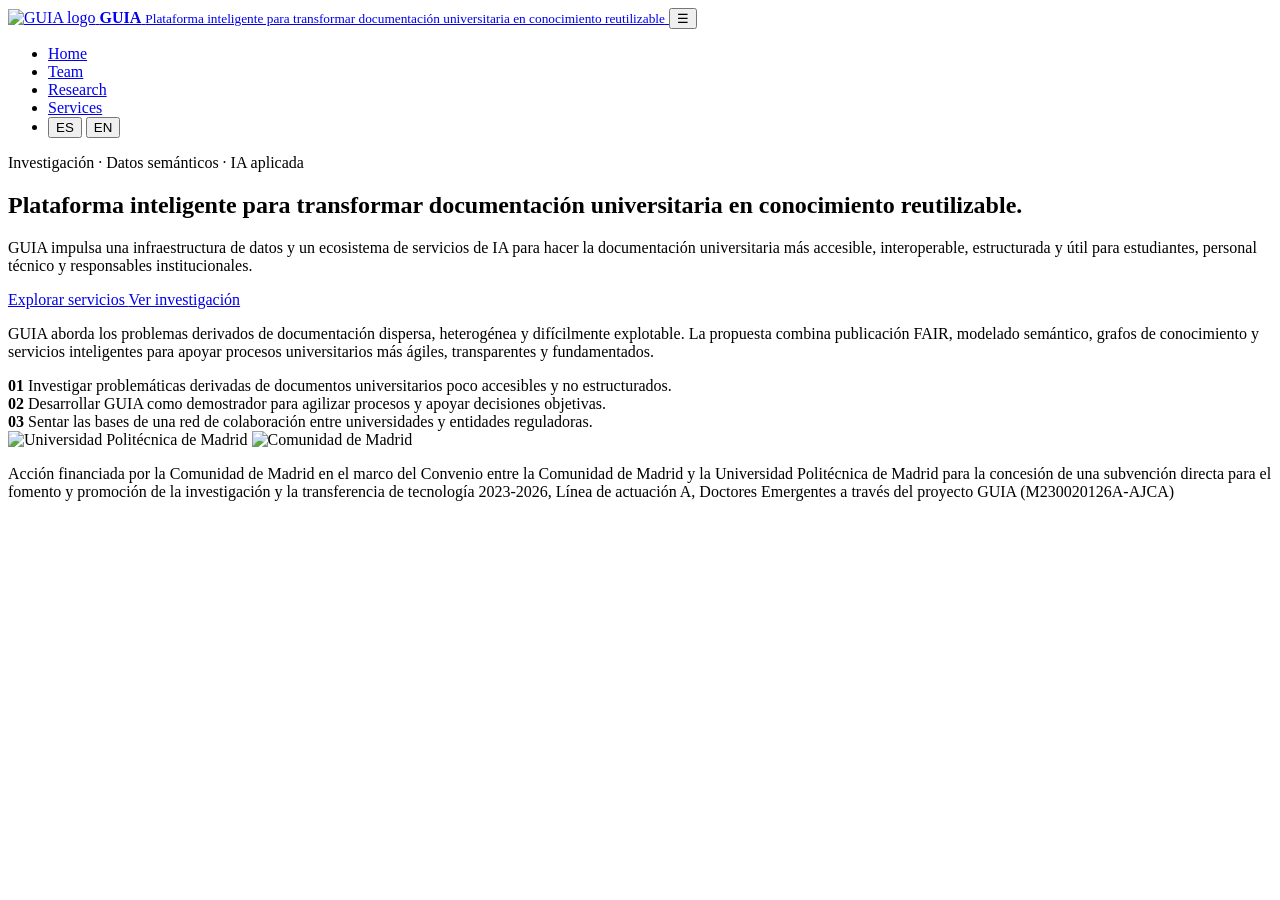
==== commit 4c54170b: "Update index.html with schema and RDFa" ====
--- a/index.html
+++ b/index.html
@@ -1,64 +1,331 @@
 <!doctype html>
-<html lang="es">
+<html lang="es" vocab="https://schema.org/" typeof="WebPage">
    <head>
       <meta charset="utf-8">
       <meta name="viewport" content="width=device-width, initial-scale=1">
-      <title>GUIA · Home</title>
-      <meta name="description" content="GUIA transforma documentación universitaria en conocimiento reutilizable mediante datos FAIR, grafos de conocimiento e inteligencia artificial.">
+
+      <title property="name">GUIA · Home</title>
+      <meta property="description" name="description" content="GUIA transforma documentación universitaria en conocimiento reutilizable mediante datos FAIR, grafos de conocimiento e inteligencia artificial.">
+      <meta property="inLanguage" content="es">
+      <meta property="url" content="https://guia-project.github.io/">
+
       <link rel="preconnect" href="https://fonts.googleapis.com">
       <link rel="preconnect" href="https://fonts.gstatic.com" crossorigin>
       <link href="https://fonts.googleapis.com/css2?family=Inter:wght@400;500;600;700;800;900&family=Source+Serif+4:wght@600;700&display=swap" rel="stylesheet">
       <link rel="stylesheet" href="assets/css/style.css">
    </head>
+
    <body>
-      <header class="site-header">
-         <nav class="navbar">
-            <a class="brand" href="./index.html"><img src="assets/img/guia-logo.jpeg" alt="GUIA logo"><span><strong>GUIA</strong><small>Plataforma inteligente para transformar documentación universitaria en conocimiento reutilizable</small></span></a><button class="nav-toggle" aria-expanded="false" aria-controls="nav-menu">☰</button>
+      <header class="site-header" property="isPartOf" typeof="WebSite">
+         <meta property="name" content="GUIA">
+         <meta property="description" content="Plataforma inteligente para transformar documentación universitaria en conocimiento reutilizable">
+         <meta property="inLanguage" content="es">
+         <meta property="url" content="https://guia-project.github.io/">
+
+         <nav class="navbar" typeof="SiteNavigationElement" property="hasPart">
+            <a class="brand" href="./index.html" property="url">
+               <span property="logo" typeof="ImageObject">
+                  <img src="assets/img/guia-logo.jpeg" alt="GUIA logo" property="contentUrl">
+                  <meta property="name" content="GUIA logo">
+               </span>
+               <span>
+                  <strong property="name">GUIA</strong>
+                  <small property="description">Plataforma inteligente para transformar documentación universitaria en conocimiento reutilizable</small>
+               </span>
+            </a>
+
+            <button class="nav-toggle" aria-expanded="false" aria-controls="nav-menu">☰</button>
+
             <ul id="nav-menu" class="nav-menu">
-               <li><a class="active" href="index.html" data-i18n="home">Home</a></li>
-               <li><a href="./team.html" data-i18n="team">Team</a></li>
-               <li><a href="./research.html" data-i18n="research">Research</a></li>
-               <li><a href="./services.html" data-i18n="services">Services</a></li>
+               <li typeof="SiteNavigationElement">
+                  <a class="active" href="index.html" data-i18n="home" property="url">
+                     <span property="name">Home</span>
+                  </a>
+               </li>
+               <li typeof="SiteNavigationElement">
+                  <a href="./team.html" data-i18n="team" property="url">
+                     <span property="name">Team</span>
+                  </a>
+               </li>
+               <li typeof="SiteNavigationElement">
+                  <a href="./research.html" data-i18n="research" property="url">
+                     <span property="name">Research</span>
+                  </a>
+               </li>
+               <li typeof="SiteNavigationElement">
+                  <a href="./services.html" data-i18n="services" property="url">
+                     <span property="name">Services</span>
+                  </a>
+               </li>
                <li>
-                  <div class="lang-switch"><button data-lang="es" type="button">ES</button><button data-lang="en" type="button">EN</button></div>
+                  <div class="lang-switch">
+                     <button data-lang="es" type="button">ES</button>
+                     <button data-lang="en" type="button">EN</button>
+                  </div>
                </li>
             </ul>
          </nav>
       </header>
-      <main>
+
+      <main property="mainEntity" typeof="ResearchProject" resource="#guia-project">
+         <meta property="name" content="GUIA">
+         <meta property="alternateName" content="Plataforma inteligente para transformar documentación universitaria en conocimiento reutilizable">
+         <meta property="identifier" content="M230020126A-AJCA">
+         <meta property="url" content="https://guia-project.github.io/">
+         <meta property="keywords" content="documentación universitaria, datos FAIR, grafos de conocimiento, inteligencia artificial, datos semánticos, interoperabilidad, universidad">
+
          <section class="hero">
             <div class="hero-copy full-width">
-               <p class="eyebrow" data-i18n="eyebrow">Investigación · Datos semánticos · IA aplicada</p>
-               <h1 data-i18n="heroTitle">Plataforma inteligente para transformar documentación universitaria en conocimiento reutilizable.</h1>
-               <p class="lead" data-i18n="heroLead">GUIA impulsa una infraestructura de datos y un ecosistema de servicios de IA para hacer la documentación universitaria más accesible, interoperable, estructurada y útil para estudiantes, personal técnico y responsables institucionales.</p>
-               <div class="hero-actions"><a class="button primary" href="services/" data-i18n="exploreServices">Explorar servicios</a><a class="button secondary" href="./research.html" data-i18n="viewResearch">Ver investigación</a></div>
+               <p class="eyebrow" data-i18n="eyebrow" property="keywords">
+                  Investigación · Datos semánticos · IA aplicada
+               </p>
+
+               <h1 data-i18n="heroTitle" property="name">
+                  Plataforma inteligente para transformar documentación universitaria en conocimiento reutilizable.
+               </h1>
+
+               <p class="lead" data-i18n="heroLead" property="description">
+                  GUIA impulsa una infraestructura de datos y un ecosistema de servicios de IA para hacer la documentación universitaria más accesible, interoperable, estructurada y útil para estudiantes, personal técnico y responsables institucionales.
+               </p>
+
+               <div class="hero-actions">
+                  <a class="button primary" href="services/" data-i18n="exploreServices" property="hasOfferCatalog">
+                     Explorar servicios
+                  </a>
+                  <a class="button secondary" href="./research.html" data-i18n="viewResearch" property="subjectOf">
+                     Ver investigación
+                  </a>
+               </div>
             </div>
          </section>
+
          <section class="intro section-narrow">
-            <p data-i18n="intro">GUIA aborda los problemas derivados de documentación dispersa, heterogénea y difícilmente explotable. La propuesta combina publicación FAIR, modelado semántico, grafos de conocimiento y servicios inteligentes para apoyar procesos universitarios más ágiles, transparentes y fundamentados.</p>
+            <p data-i18n="intro" property="abstract">
+               GUIA aborda los problemas derivados de documentación dispersa, heterogénea y difícilmente explotable. La propuesta combina publicación FAIR, modelado semántico, grafos de conocimiento y servicios inteligentes para apoyar procesos universitarios más ágiles, transparentes y fundamentados.
+            </p>
          </section>
+
          <section class="stats-grid">
-            <article><strong>01</strong><span data-i18n="obj1">Investigar problemáticas derivadas de documentos universitarios poco accesibles y no estructurados.</span></article>
-            <article><strong>02</strong><span data-i18n="obj2">Desarrollar GUIA como demostrador para agilizar procesos y apoyar decisiones objetivas.</span></article>
-            <article><strong>03</strong><span data-i18n="obj3">Sentar las bases de una red de colaboración entre universidades y entidades reguladoras.</span></article>
+            <article property="hasPart" typeof="DefinedTerm">
+               <strong property="position">01</strong>
+               <span data-i18n="obj1" property="description">
+                  Investigar problemáticas derivadas de documentos universitarios poco accesibles y no estructurados.
+               </span>
+            </article>
+
+            <article property="hasPart" typeof="DefinedTerm">
+               <strong property="position">02</strong>
+               <span data-i18n="obj2" property="description">
+                  Desarrollar GUIA como demostrador para agilizar procesos y apoyar decisiones objetivas.
+               </span>
+            </article>
+
+            <article property="hasPart" typeof="DefinedTerm">
+               <strong property="position">03</strong>
+               <span data-i18n="obj3" property="description">
+                  Sentar las bases de una red de colaboración entre universidades y entidades reguladoras.
+               </span>
+            </article>
          </section>
+
+         <div property="parentOrganization" typeof="CollegeOrUniversity">
+            <meta property="name" content="Universidad Politécnica de Madrid">
+            <meta property="alternateName" content="UPM">
+            <meta property="url" content="https://www.upm.es/">
+         </div>
+
+         <div property="funder" typeof="GovernmentOrganization">
+            <meta property="name" content="Comunidad de Madrid">
+            <meta property="url" content="https://www.comunidad.madrid/">
+         </div>
+
+         <div property="funding" typeof="MonetaryGrant">
+            <meta property="name" content="Doctores Emergentes - Línea de actuación A">
+            <meta property="identifier" content="M230020126A-AJCA">
+            <meta property="description" content="Acción financiada por la Comunidad de Madrid en el marco del Convenio entre la Comunidad de Madrid y la Universidad Politécnica de Madrid para la concesión de una subvención directa para el fomento y promoción de la investigación y la transferencia de tecnología 2023-2026, Línea de actuación A, Doctores Emergentes a través del proyecto GUIA.">
+            <div property="funder" typeof="GovernmentOrganization">
+               <meta property="name" content="Comunidad de Madrid">
+            </div>
+            <div property="recipient" typeof="CollegeOrUniversity">
+               <meta property="name" content="Universidad Politécnica de Madrid">
+               <meta property="alternateName" content="UPM">
+            </div>
+         </div>
       </main>
-      <footer class="footer">
-        <div class="footer-inner">
-
-          <div class="footer-logos">
-            <img src="assets/img/upm-logo.png" alt="Universidad Politécnica de Madrid">
-            <img src="assets/img/logo-cam.png" alt="Comunidad de Madrid">
-          </div>
-
-          <!-- Español -->
-          <p class="funding-text" data-i18n="funding_es">
-            Acción financiada por la Comunidad de Madrid en el marco del Convenio entre la Comunidad de Madrid y la Universidad Politécnica de Madrid para la concesión de una subvención directa para el fomento y promoción de la investigación y la transferencia de tecnología 2023-2026, Línea de actuación A, Doctores Emergentes a través del proyecto GUIA (M230020126A-AJCA)
-          </p>
-
-        
-        </div>
+
+      <footer class="footer" property="publisher" typeof="CollegeOrUniversity">
+         <meta property="name" content="Universidad Politécnica de Madrid">
+         <meta property="alternateName" content="UPM">
+         <meta property="url" content="https://www.upm.es/">
+
+         <div class="footer-inner">
+            <div class="footer-logos">
+               <span property="logo" typeof="ImageObject">
+                  <img src="assets/img/upm-logo.png" alt="Universidad Politécnica de Madrid" property="contentUrl">
+                  <meta property="name" content="Universidad Politécnica de Madrid logo">
+               </span>
+
+               <span typeof="GovernmentOrganization">
+                  <meta property="name" content="Comunidad de Madrid">
+                  <span property="logo" typeof="ImageObject">
+                     <img src="assets/img/logo-cam.png" alt="Comunidad de Madrid" property="contentUrl">
+                     <meta property="name" content="Comunidad de Madrid logo">
+                  </span>
+               </span>
+            </div>
+
+            <!-- Español -->
+            <p class="funding-text" data-i18n="funding_es" property="description">
+               Acción financiada por la Comunidad de Madrid en el marco del Convenio entre la Comunidad de Madrid y la Universidad Politécnica de Madrid para la concesión de una subvención directa para el fomento y promoción de la investigación y la transferencia de tecnología 2023-2026, Línea de actuación A, Doctores Emergentes a través del proyecto GUIA (M230020126A-AJCA)
+            </p>
+         </div>
       </footer>
+
       <script src="assets/js/main.js"></script>
+      <script type="application/ld+json">
+{
+  "@context": "https://schema.org",
+  "@graph": [
+    {
+      "@type": "WebSite",
+      "@id": "https://guia-project.github.io/#website",
+      "name": "GUIA",
+      "description": "Plataforma inteligente para transformar documentación universitaria en conocimiento reutilizable",
+      "url": "https://guia-project.github.io/",
+      "inLanguage": "es",
+      "publisher": {
+        "@id": "https://www.upm.es/#organization"
+      }
+    },
+    {
+      "@type": "WebPage",
+      "@id": "https://guia-project.github.io/#webpage",
+      "name": "GUIA · Home",
+      "description": "GUIA transforma documentación universitaria en conocimiento reutilizable mediante datos FAIR, grafos de conocimiento e inteligencia artificial.",
+      "url": "https://guia-project.github.io/",
+      "inLanguage": "es",
+      "isPartOf": {
+        "@id": "https://guia-project.github.io/#website"
+      },
+      "about": {
+        "@id": "https://guia-project.github.io/#guia-project"
+      },
+      "mainEntity": {
+        "@id": "https://guia-project.github.io/#guia-project"
+      }
+    },
+    {
+      "@type": "ResearchProject",
+      "@id": "https://guia-project.github.io/#guia-project",
+      "name": "GUIA",
+      "alternateName": "Plataforma inteligente para transformar documentación universitaria en conocimiento reutilizable",
+      "identifier": "M230020126A-AJCA",
+      "url": "https://guia-project.github.io/",
+      "description": "GUIA impulsa una infraestructura de datos y un ecosistema de servicios de inteligencia artificial para hacer la documentación universitaria más accesible, interoperable, estructurada y útil para estudiantes, personal técnico y responsables institucionales.",
+      "abstract": "GUIA aborda los problemas derivados de documentación dispersa, heterogénea y difícilmente explotable. La propuesta combina publicación FAIR, modelado semántico, grafos de conocimiento y servicios inteligentes para apoyar procesos universitarios más ágiles, transparentes y fundamentados.",
+      "keywords": [
+        "documentación universitaria",
+        "datos FAIR",
+        "grafos de conocimiento",
+        "inteligencia artificial",
+        "datos semánticos",
+        "interoperabilidad",
+        "universidad"
+      ],
+      "parentOrganization": {
+        "@id": "https://www.upm.es/#organization"
+      },
+      "funder": {
+        "@id": "https://www.comunidad.madrid/#organization"
+      },
+      "funding": {
+        "@id": "https://guia-project.github.io/#grant"
+      },
+      "hasPart": [
+        {
+          "@type": "DefinedTerm",
+          "name": "Objetivo 1",
+          "position": 1,
+          "description": "Investigar problemáticas derivadas de documentos universitarios poco accesibles y no estructurados."
+        },
+        {
+          "@type": "DefinedTerm",
+          "name": "Objetivo 2",
+          "position": 2,
+          "description": "Desarrollar GUIA como demostrador para agilizar procesos y apoyar decisiones objetivas."
+        },
+        {
+          "@type": "DefinedTerm",
+          "name": "Objetivo 3",
+          "position": 3,
+          "description": "Sentar las bases de una red de colaboración entre universidades y entidades reguladoras."
+        }
+      ]
+    },
+    {
+      "@type": "CollegeOrUniversity",
+      "@id": "https://www.upm.es/#organization",
+      "name": "Universidad Politécnica de Madrid",
+      "alternateName": "UPM",
+      "url": "https://www.upm.es/",
+      "logo": "https://guia-project.github.io/assets/img/upm-logo.png"
+    },
+    {
+      "@type": "GovernmentOrganization",
+      "@id": "https://www.comunidad.madrid/#organization",
+      "name": "Comunidad de Madrid",
+      "url": "https://www.comunidad.madrid/",
+      "logo": "https://guia-project.github.io/assets/img/logo-cam.png"
+    },
+    {
+      "@type": "MonetaryGrant",
+      "@id": "https://guia-project.github.io/#grant",
+      "name": "Doctores Emergentes - Línea de actuación A",
+      "identifier": "M230020126A-AJCA",
+      "description": "Acción financiada por la Comunidad de Madrid en el marco del Convenio entre la Comunidad de Madrid y la Universidad Politécnica de Madrid para la concesión de una subvención directa para el fomento y promoción de la investigación y la transferencia de tecnología 2023-2026, Línea de actuación A, Doctores Emergentes a través del proyecto GUIA.",
+      "funder": {
+        "@id": "https://www.comunidad.madrid/#organization"
+      },
+      "recipient": {
+        "@id": "https://www.upm.es/#organization"
+      },
+      "fundedItem": {
+        "@id": "https://guia-project.github.io/#guia-project"
+      }
+    },
+    {
+      "@type": "ItemList",
+      "@id": "https://guia-project.github.io/#navigation",
+      "name": "GUIA site navigation",
+      "itemListElement": [
+        {
+          "@type": "SiteNavigationElement",
+          "position": 1,
+          "name": "Home",
+          "url": "https://guia-project.github.io/index.html"
+        },
+        {
+          "@type": "SiteNavigationElement",
+          "position": 2,
+          "name": "Team",
+          "url": "https://guia-project.github.io/team.html"
+        },
+        {
+          "@type": "SiteNavigationElement",
+          "position": 3,
+          "name": "Research",
+          "url": "https://guia-project.github.io/research.html"
+        },
+        {
+          "@type": "SiteNavigationElement",
+          "position": 4,
+          "name": "Services",
+          "url": "https://guia-project.github.io/services.html"
+        }
+      ]
+    }
+  ]
+}
+</script>
    </body>
-</html>+</html>
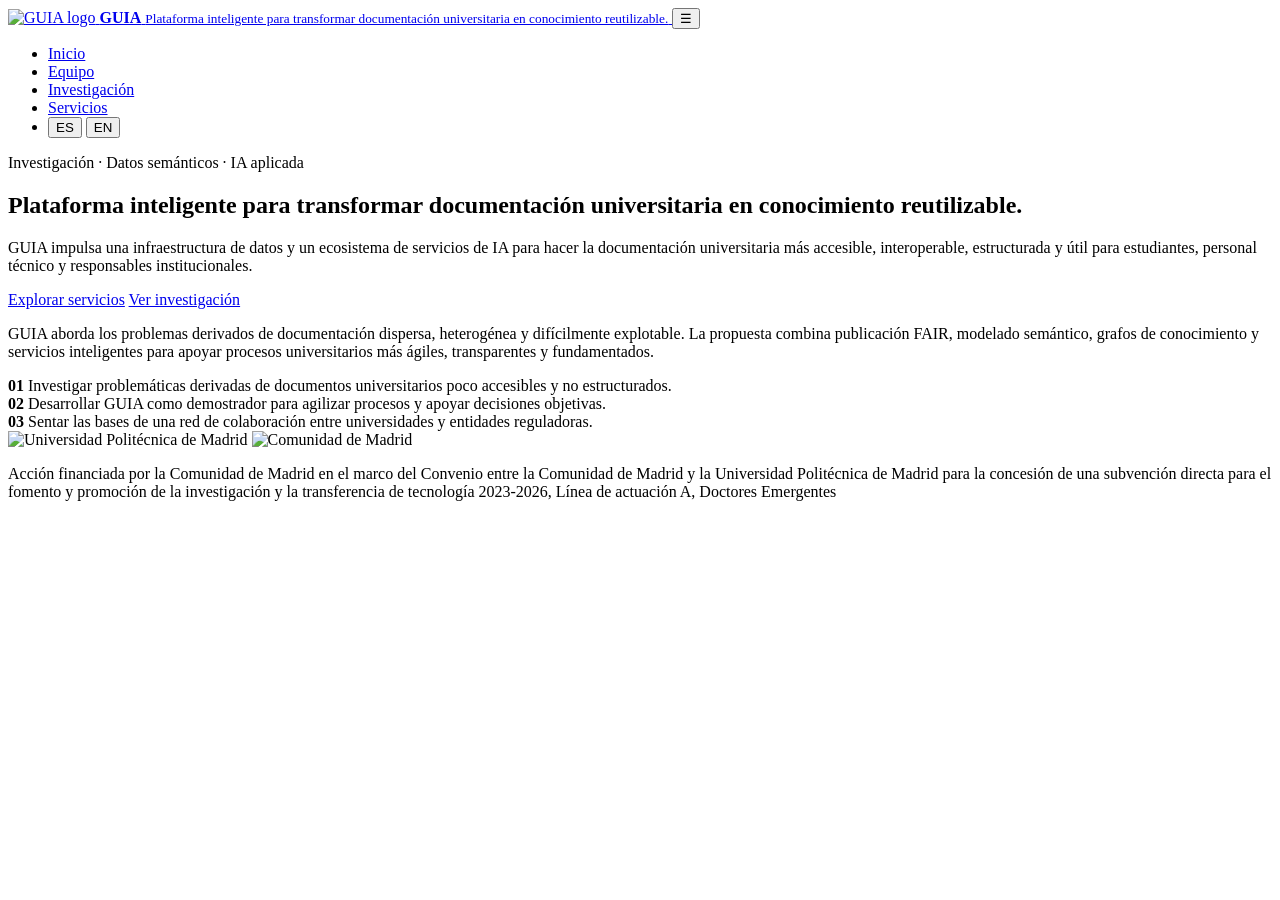
==== commit c4e323c2: "Update description properties in index.html" ====
--- a/index.html
+++ b/index.html
@@ -30,7 +30,7 @@
                </span>
                <span>
                   <strong property="name">GUIA</strong>
-                  <small property="description">Plataforma inteligente para transformar documentación universitaria en conocimiento reutilizable</small>
+                  <small data-i18n="heroTitle" property="description">Plataforma inteligente para transformar documentación universitaria en conocimiento reutilizable</small>
                </span>
             </a>
 
@@ -175,7 +175,7 @@
             </div>
 
             <!-- Español -->
-            <p class="funding-text" data-i18n="funding_es" property="description">
+            <p class="funding-text" data-i18n="funding" property="description">
                Acción financiada por la Comunidad de Madrid en el marco del Convenio entre la Comunidad de Madrid y la Universidad Politécnica de Madrid para la concesión de una subvención directa para el fomento y promoción de la investigación y la transferencia de tecnología 2023-2026, Línea de actuación A, Doctores Emergentes a través del proyecto GUIA (M230020126A-AJCA)
             </p>
          </div>
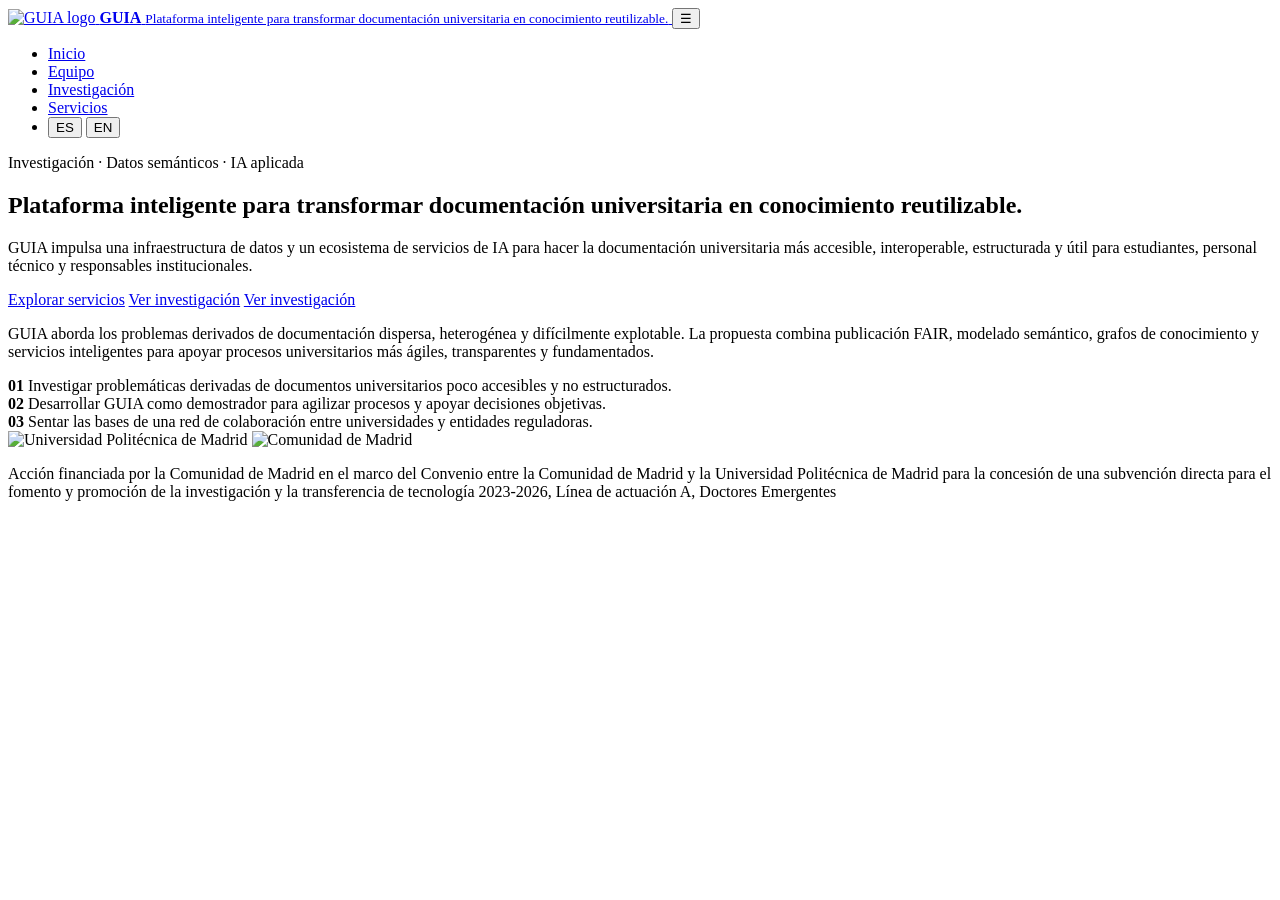
==== commit dd57c653: "Update index.html" ====
--- a/index.html
+++ b/index.html
@@ -94,6 +94,9 @@
                   </a>
                   <a class="button secondary" href="./research.html" data-i18n="viewResearch" property="subjectOf">
                      Ver investigación
+                  </a>
+                  <a class="button secondary" href="https://github.com/guia-project" data-i18n="viewResearch" property="subjectOf">
+                     GitHub
                   </a>
                </div>
             </div>
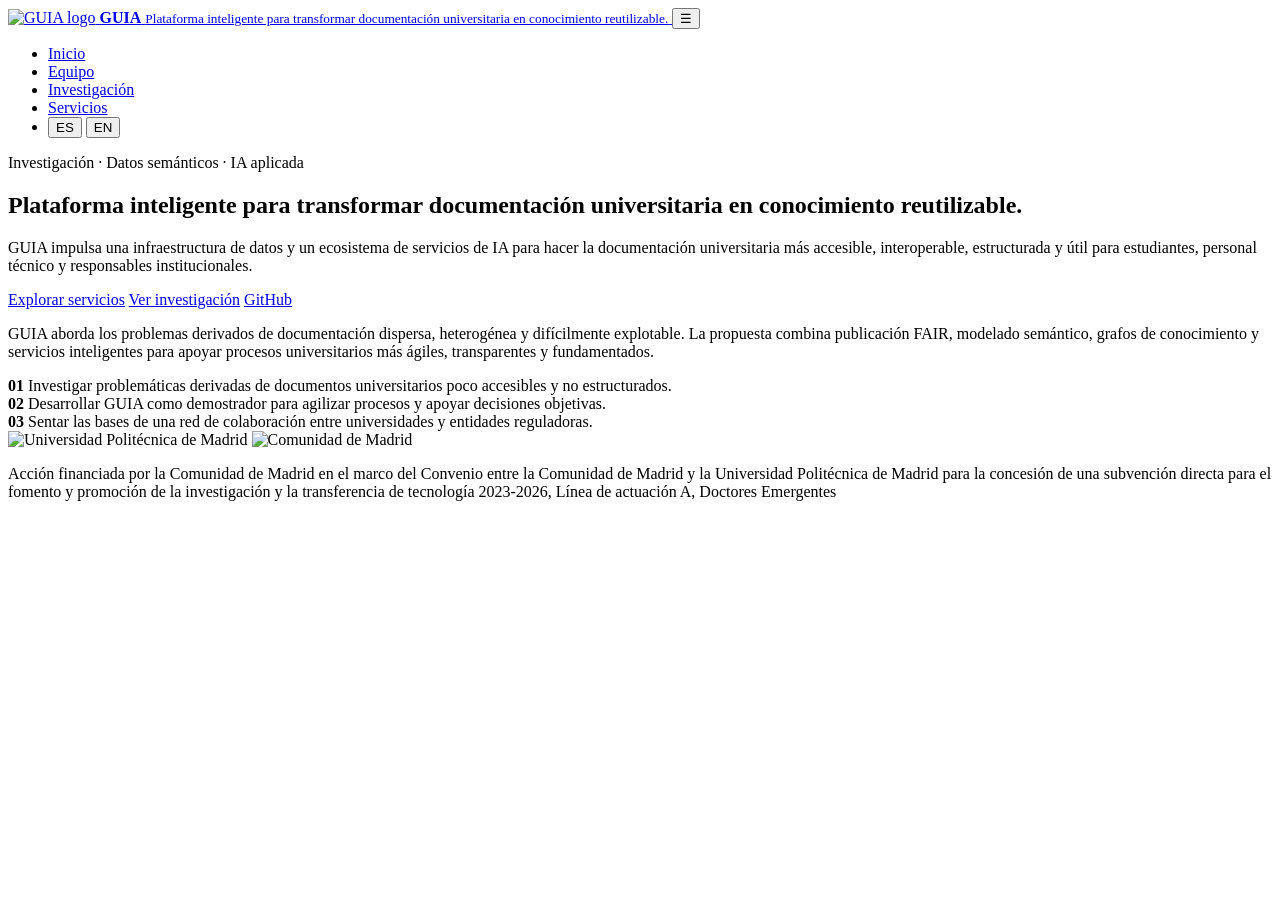
==== commit 2f2a6e5c: "Update index.html" ====
--- a/index.html
+++ b/index.html
@@ -89,13 +89,13 @@
                </p>
 
                <div class="hero-actions">
-                  <a class="button primary" href="services/" data-i18n="exploreServices" property="hasOfferCatalog">
+                  <a class="button primary" href="./services.html" data-i18n="exploreServices" property="hasOfferCatalog">
                      Explorar servicios
                   </a>
                   <a class="button secondary" href="./research.html" data-i18n="viewResearch" property="subjectOf">
                      Ver investigación
                   </a>
-                  <a class="button secondary" href="https://github.com/guia-project" data-i18n="viewResearch" property="subjectOf">
+                  <a class="button secondary" href="https://github.com/guia-project" data-i18n="viewGithub" property="subjectOf">
                      GitHub
                   </a>
                </div>
